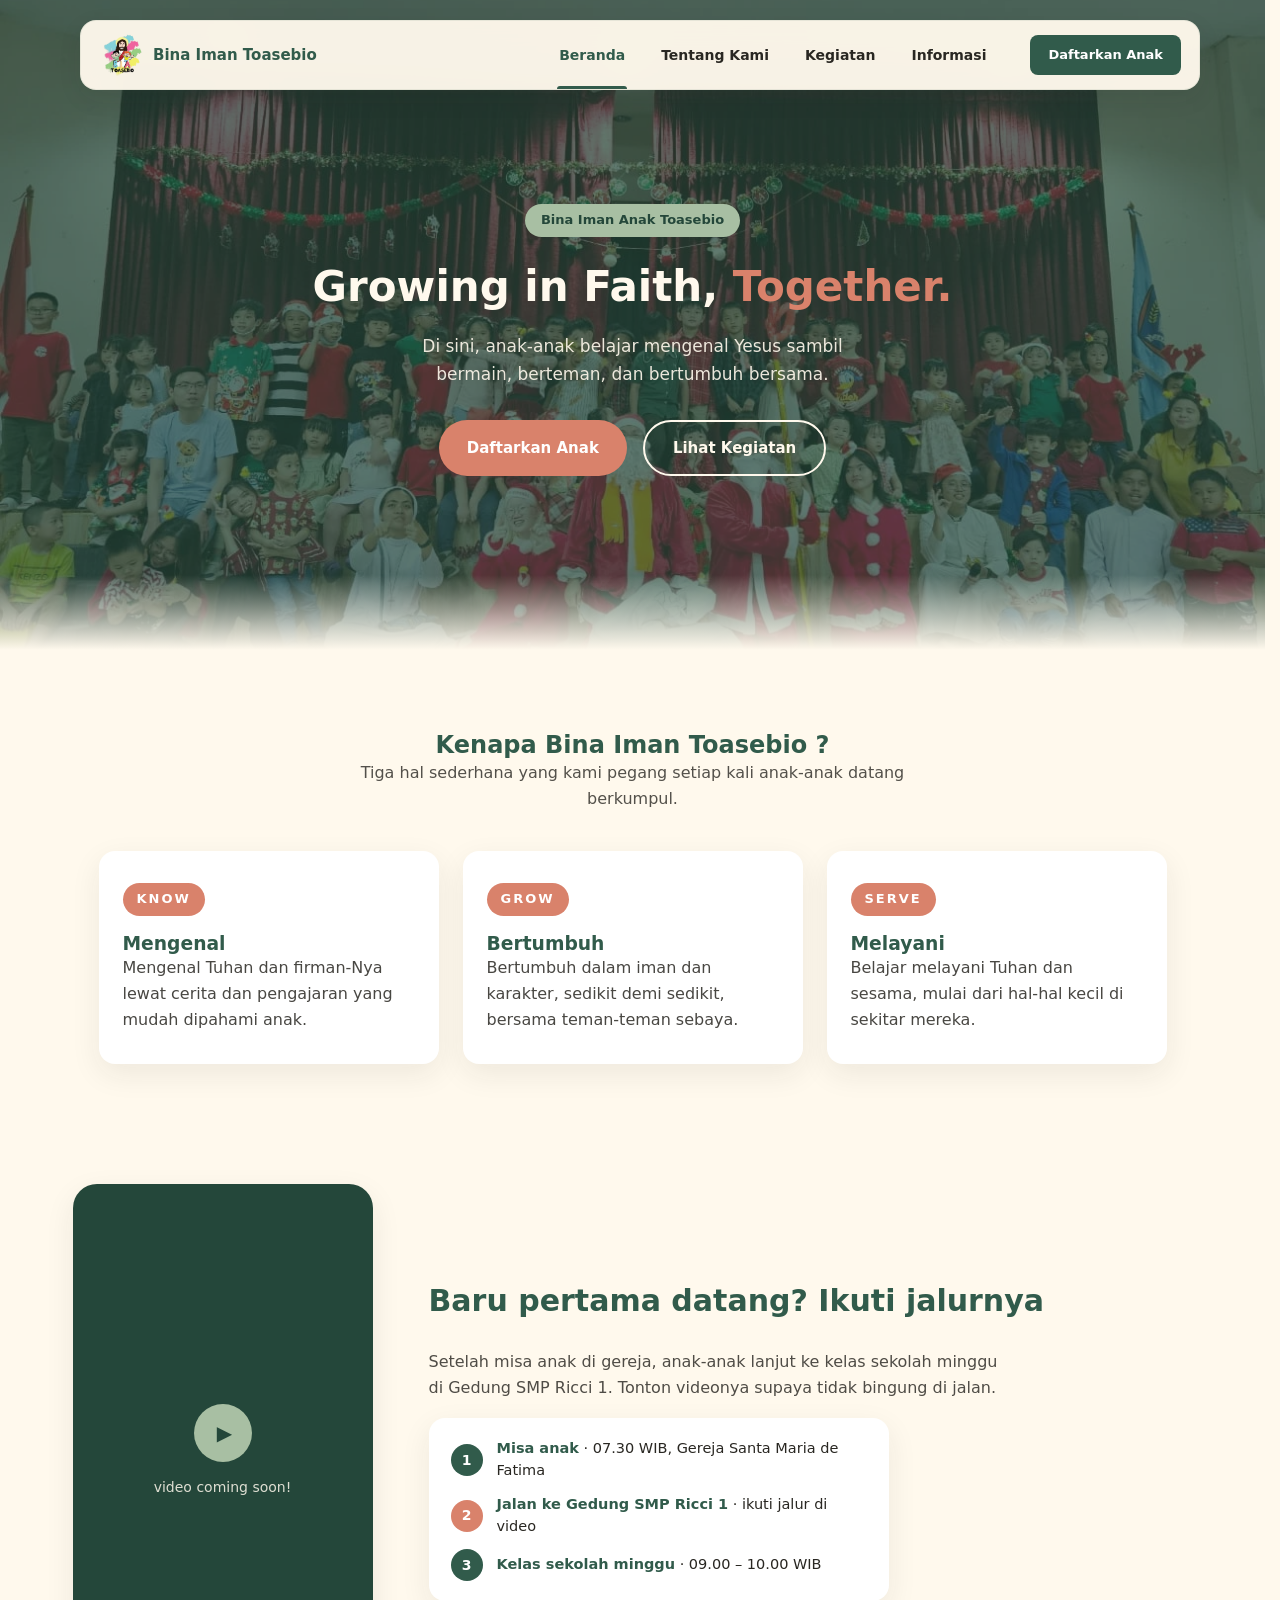
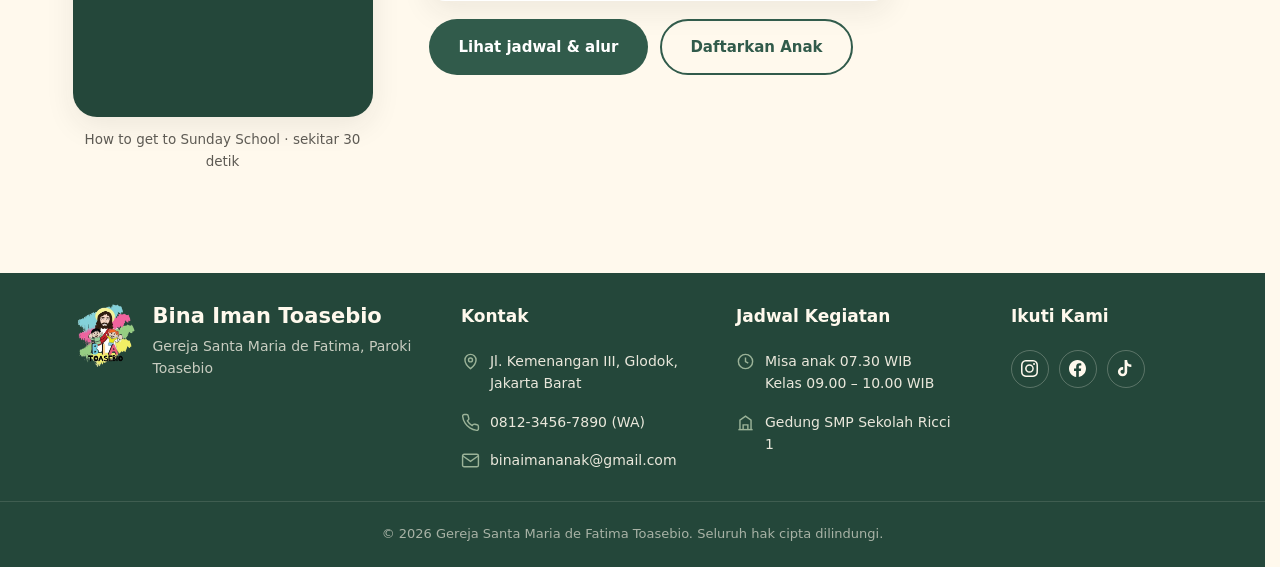
==== index.html @ 6af2be51 "commit" ====
<!DOCTYPE html>
<html lang="id">
    <head>
        <meta charset="UTF-8">
        <meta name="viewport" content="width=device-width, initial-scale=1.0">
        <title>Bina Iman Toasebio</title>
        <link rel="icon" type="image/webp" href="assets/logo/logo-bia.webp">
        <link rel="stylesheet" href="css/header.css">
        <link rel="stylesheet" href="css/footer.css">
        <link rel="stylesheet" href="css/styles.css">
        <link rel="stylesheet" href="css/video.css">
    </head>

    <body>
        <svg xmlns="http://www.w3.org/2000/svg" style="display: none;">
            <symbol id="instagram" viewBox="0 0 16 16">
                <path d="M8 0C5.829 0 5.556.01 4.703.048 3.85.088 3.269.222 2.76.42a3.917 3.917 0 0 0-1.417.923A3.927 3.927 0 0 0 .42 2.76C.222 3.268.087 3.85.048 4.7.01 5.555 0 5.827 0 8.001c0 2.172.01 2.444.048 3.297.04.852.174 1.433.372 1.942.205.526.478.972.923 1.417.444.445.89.719 1.416.923.51.198 1.09.333 1.942.372C5.555 15.99 5.827 16 8 16s2.444-.01 3.298-.048c.851-.04 1.434-.174 1.943-.372a3.916 3.916 0 0 0 1.416-.923c.445-.445.718-.891.923-1.417.198-.509.333-1.09.372-1.942C15.99 10.445 16 10.173 16 8s-.01-2.445-.048-3.299c-.04-.851-.174-1.433-.372-1.941a3.926 3.926 0 0 0-.923-1.417A3.911 3.911 0 0 0 13.24.42c-.51-.198-1.092-.333-1.943-.372C10.443.01 10.172 0 7.998 0zm-.717 1.442h.718c2.136 0 2.389.007 3.232.046.78.035 1.204.166 1.486.275.373.145.64.319.92.599.28.28.453.546.598.92.11.281.24.705.275 1.485.039.843.047 1.096.047 3.231s-.008 2.389-.047 3.232c-.035.78-.166 1.203-.275 1.485a2.47 2.47 0 0 1-.599.919c-.28.28-.546.453-.92.598-.28.11-.704.24-1.485.276-.843.038-1.096.047-3.232.047s-2.39-.009-3.233-.047c-.78-.036-1.203-.166-1.485-.276a2.478 2.478 0 0 1-.92-.598 2.48 2.48 0 0 1-.6-.92c-.109-.281-.24-.705-.275-1.485-.038-.843-.046-1.096-.046-3.233 0-2.136.008-2.388.046-3.231.036-.78.166-1.204.276-1.486.145-.373.319-.64.599-.92.28-.28.546-.453.92-.598.282-.11.705-.24 1.485-.276.738-.033 1.024-.043 2.515-.045v.002zm4.988 1.328a.96.96 0 1 0 0 1.92.96.96 0 0 0 0-1.92zm-4.27 1.122a4.109 4.109 0 1 0 0 8.217 4.109 4.109 0 0 0 0-8.217zm0 1.441a2.667 2.667 0 1 1 0 5.334 2.667 2.667 0 0 1 0-5.334z"/>
            </symbol>
            <symbol id="facebook" viewBox="0 0 16 16">
                <path d="M16 8.049c0-4.446-3.582-8.05-8-8.05C3.58 0-.002 3.603-.002 8.05c0 4.017 2.926 7.347 6.75 7.951v-5.625h-2.03V8.05H6.75V6.275c0-2.017 1.195-3.131 3.022-3.131.876 0 1.791.157 1.791.157v1.98h-1.009c-.993 0-1.303.621-1.303 1.258v1.51h2.218l-.354 2.326H9.25V16c3.824-.604 6.75-3.934 6.75-7.951z"/>
            </symbol>
        </svg>

        <header class="navbar" id="navbar">
            <div class="c-navbar">

                <a href="index.html" class="navbar-logo">
                    <img src="assets/logo/logo-bia.webp" alt="Logo Bina Iman Toasebio">

                    <span class="navbar-brand">
                        Bina Iman Toasebio
                    </span>
                </a>

                <nav class="navbar-menu" id="navbar-menu">
                    <a href="index.html" data-page="index">Beranda</a>
                    <a href="html/tentang.html" data-page="tentang">Tentang Kami</a>
                    <a href="html/kegiatan.html" data-page="kegiatan">Kegiatan</a>
                    <a href="html/info.html" data-page="info">Informasi</a>
                </nav>

                <a href="html/daftar.html" class="navbar-cta">
                    Daftarkan Anak
                </a>

                <button
                    class="navbar-toggle"
                    id="navbarToggle"
                    type="button"
                    aria-label="Buka menu"
                    aria-expanded="false"
                >
                    <span></span>
                    <span></span>
                    <span></span>
                </button>

            </div>
        </header>

        <main>
            <section class="hero" id="beranda">
                <div class="hero-slider">
                    <div class="hero-slide active" style="background-image: url('assets/natal/natal.webp');"></div>
                    <div class="hero-slide" style="background-image: url('assets/bir/bir-games2.webp');"></div>
                    <div class="hero-slide" style="background-image: url('assets/hari-anak/harianak1.webp');"></div>
                    <div class="hero-slide" style="background-image: url('assets/tk/tk-study.webp');"></div>
                    <div class="hero-slide" style="background-image: url('assets/tk/kelas 1 di kelas tertib.webp');"></div>
                </div>

                <div class="hero-text">
                    <span>Bina Iman Anak Toasebio</span>
                    <h1>
                        Growing in Faith,
                        <span>Together.</span>
                    </h1>

                    <p>
                    Di sini, anak-anak belajar mengenal Yesus
                    sambil bermain, berteman, dan bertumbuh
                    bersama.
                    </p>

                    <div class="hero-buttons">
                        <a href="html/daftar.html">Daftarkan Anak</a>
                        <a href="html/kegiatan.html">Lihat Kegiatan</a>
                    </div>
                </div>
            </section>

            <section class="why-bia" id="tentang">
                <div class="container">
                    <h2>Kenapa Bina Iman Toasebio ?</h2>
                    <p>Tiga hal sederhana yang kami pegang
                        setiap kali anak-anak datang berkumpul.</p>
                </div>

                <div class="why-grid">
                    <div class="why-card" data-category="know">
                        <span class="why-badge">KNOW</span>
                        <h3>Mengenal</h3>
                        <p>Mengenal Tuhan dan firman-Nya lewat cerita dan pengajaran yang mudah dipahami anak.</p>
                    </div>
                    <div class="why-card" data-category="grow">
                        <span class="why-badge">GROW</span>
                        <h3>Bertumbuh</h3>
                        <p>Bertumbuh dalam iman dan karakter,
                            sedikit demi sedikit,
                            bersama teman-teman sebaya.
                        </p>
                    </div>
                    <div class="why-card" data-category="serve">
                        <span class="why-badge">SERVE</span>
                        <h3>Melayani</h3>
                        <p>Belajar melayani Tuhan dan sesama, mulai dari hal-hal kecil di sekitar mereka.
                        </p>
                    </div>
                </div>
            </section>

            <section class="panduan-home" id="panduan">
                <div class="container">
                    <div class="panduan-grid">
                        <div class="panduan-video">
                            <div class="video-frame">
                                <div class="video-kosong">
                                    <span class="video-play">&#9654;</span>
                                    <p>video coming soon!</p>
                                </div>
                                <video controls playsinline preload="metadata">
                                    <source src="assets/video/how%20to%20get%20to%20Sunday%20School.mp4" type="video/mp4">
                                </video>
                            </div>
                            <p class="video-caption">How to get to Sunday School &middot; sekitar 30 detik</p>
                        </div>

                        <div class="panduan-info">
                            <h2 class="section-title">Baru pertama datang? Ikuti jalurnya</h2>
                            <p>Setelah misa anak di gereja, anak-anak lanjut ke kelas sekolah minggu di Gedung SMP Ricci 1. Tonton videonya supaya tidak bingung di jalan.</p>

                            <ol class="panduan-langkah">
                                <li>
                                    <span>1</span>
                                    <p><strong>Misa anak</strong> &middot; 07.30 WIB, Gereja Santa Maria de Fatima</p>
                                </li>
                                <li>
                                    <span>2</span>
                                    <p><strong>Jalan ke Gedung SMP Ricci 1</strong> &middot; ikuti jalur di video</p>
                                </li>
                                <li>
                                    <span>3</span>
                                    <p><strong>Kelas sekolah minggu</strong> &middot; 09.00 &ndash; 10.00 WIB</p>
                                </li>
                            </ol>

                            <div class="panduan-aksi">
                                <a class="btn btn-primary" href="html/info.html#alur">Lihat jadwal &amp; alur</a>
                                <a class="btn btn-outline" href="html/daftar.html">Daftarkan Anak</a>
                            </div>
                        </div>
                    </div>
                </div>
            </section>

            <div class="lightbox-overlay" id="lightboxOverlay">
                <div class="lightbox-container">
                    <button class="lightbox-nav lightbox-prev" id="lightboxPrev">&#10094;</button>

                    <div class="lightbox-modal">
                        <button class="lightbox-close" id="lightboxClose">&times;</button>
                        <img src="" alt="" class="lightbox-img" id="lightboxImg">
                        <div class="lightbox-info">
                            <h3 id="lightboxTitle"></h3>
                            <p id="lightboxCaption"></p>
                        </div>
                    </div>

                    <button class="lightbox-nav lightbox-next" id="lightboxNext">&#10095;</button>
                </div>
            </div>
        </main>

        <footer class="site-footer" id="kontak">
            <div class="footer-top container">
                <div class="footer-brand">
                    <img src="assets/logo/logo-bia.webp" alt="Logo Bina Iman Toasebio">
                    <div>
                        <h3>Bina Iman Toasebio</h3>
                        <p>Gereja Santa Maria de Fatima, Paroki Toasebio</p>
                    </div>
                </div>

                <div class="footer-col">
                    <h4>Kontak</h4>
                    <ul class="footer-list">
                        <li>
                            <svg viewBox="0 0 24 24" fill="none" stroke="currentColor" stroke-width="1.8"><path d="M12 21s-7-5.5-7-11a7 7 0 0 1 14 0c0 5.5-7 11-7 11Z"/><circle cx="12" cy="10" r="2.5"/></svg>
                            <a href="https://maps.app.goo.gl/SBQk1UZJA6DkBMwFA">Jl. Kemenangan III, Glodok, Jakarta Barat</a>
                        </li>
                        <li>
                            <svg viewBox="0 0 24 24" fill="none" stroke="currentColor" stroke-width="1.8"><path d="M22 16.92v3a2 2 0 0 1-2.18 2 19.79 19.79 0 0 1-8.63-3.07 19.5 19.5 0 0 1-6-6 19.79 19.79 0 0 1-3.07-8.67A2 2 0 0 1 4.11 2h3a2 2 0 0 1 2 1.72c.127.96.362 1.903.7 2.81a2 2 0 0 1-.45 2.11L8.09 9.91a16 16 0 0 0 6 6l1.27-1.27a2 2 0 0 1 2.11-.45c.907.338 1.85.573 2.81.7A2 2 0 0 1 22 16.92Z"/></svg>
                            <a href="https://wa.me/62895327098067" target="_blank" rel="noopener">0812-3456-7890 (WA)</a>
                        </li>
                        <li>
                            <svg viewBox="0 0 24 24" fill="none" stroke="currentColor" stroke-width="1.8"><rect x="2" y="4" width="20" height="16" rx="2"/><path d="m22 6-10 7L2 6"/></svg>
                            <a href="mailto:binaimananak@gmail.com">binaimananak@gmail.com</a>
                        </li>
                    </ul>
                </div>

                <div class="footer-col">
                    <h4>Jadwal Kegiatan</h4>
                    <ul class="footer-list">
                        <li>
                            <svg viewBox="0 0 24 24" fill="none" stroke="currentColor" stroke-width="1.8"><circle cx="12" cy="12" r="9"/><path d="M12 7v5l3.5 2"/></svg>
                            <span>Misa anak 07.30 WIB<br>Kelas 09.00 &ndash; 10.00 WIB</span>
                        </li>

                        <li>
                            <svg viewBox="0 0 24 24" fill="none" stroke="currentColor" stroke-width="1.8"><path d="M3 21h18"/><path d="M5 21V9l7-5 7 5v12"/><path d="M9 21v-6h6v6"/></svg>
                            <span>Gedung SMP Sekolah Ricci 1</span>
                        </li>
                    </ul>
                </div>

                <div class="footer-col">
                    <h4>Ikuti Kami</h4>
                    <div class="footer-social">
                        <a href="https://www.instagram.com/biatoasebio/" target="_blank" rel="noopener" aria-label="Instagram Bina Iman Toasebio">
                            <svg viewBox="0 0 16 16" fill="currentColor"><use href="#instagram"/></svg>
                        </a>
                        <a href="https://www.facebook.com/smdftoasebio/?locale=id_ID" target="_blank" rel="noopener" aria-label="Facebook Bina Iman Toasebio">
                            <svg viewBox="0 0 16 16" fill="currentColor"><use href="#facebook"/></svg>
                        </a>
                        <a href="https://tiktok.com/" target="_blank" rel="noopener" aria-label="TikTok Bina Iman Toasebio">
                            <svg viewBox="0 0 16 16" fill="currentColor"><path d="M9.6 0H7.15v10.98c0 1.06-.85 1.93-1.92 1.93a1.93 1.93 0 0 1-1.92-1.93c0-1.05.87-1.92 1.92-1.92.2 0 .38.03.56.08V6.68a4.4 4.4 0 0 0-.56-.04A4.38 4.38 0 0 0 .85 11a4.38 4.38 0 0 0 4.38 4.38A4.38 4.38 0 0 0 9.6 11V5.46A6.6 6.6 0 0 0 13.5 6.7V4.26a4.06 4.06 0 0 1-3.9-4.14V0z"/></svg>
                        </a>
                    </div>
                </div>
            </div>

            <div class="footer-bottom">
                <p>&copy; 2026 Gereja Santa Maria de Fatima Toasebio. Seluruh hak cipta dilindungi.</p>
            </div>
        </footer>

        <script src="js/header.js"></script>
        <script src="js/script.js"></script>
        <script src="js/scripts.js"></script>
        <script src="js/video.js"></script>
    </body>
</html>
---- css/header.css ----
.navbar {
    position: fixed;
    top: 20px;
    left: 24px;
    right: 24px;
    z-index: 1000;
    max-width: var(--container-width);
    margin: 0 auto;
    background: rgba(255, 249, 237, 0.96);
    border: 0.5px solid rgba(35, 75, 50, 0.08);
    border-radius: 16px;
    box-shadow: 0 8px 25px rgba(41, 39, 34, 0.08);
    backdrop-filter: blur(12px);
    -webkit-backdrop-filter: blur(12px);
    transition:
        background-color 250ms ease,
        border-color 250ms ease,
        box-shadow 250ms ease;
}

.c-navbar {
    display: flex;
    align-items: center;
    min-height: 68px;
    padding: 0 18px 0 20px;
    gap: 30px;
}

.navbar-logo {
    display: inline-flex;
    align-items: center;
    gap: 10px;
    color: var(--color-forest);
    text-decoration: none;
    white-space: nowrap;
    flex-shrink: 0;
}

.navbar-logo img {
    display: block;
    width: auto;
    height: 42px;
}

.navbar-brand {
    font-family: var(--font-heading);
    font-size: 15px;
    font-weight: 700;
    color: var(--color-forest);
    transition: color 250ms ease;
}

.navbar-menu {
    display: flex;
    align-items: stretch;
    justify-content: center;
    gap: 8px;
    margin-left: auto;
}

.navbar-menu a {
    position: relative;
    display: flex;
    align-items: center;
    min-height: 68px;
    padding: 0 14px;
    color: var(--color-dark);
    text-decoration: none;
    font-size: 14px;
    font-weight: 600;
    transition:
        color 180ms ease,
        background-color 180ms ease;
}

.navbar-menu a::after {
    content: "";
    position: absolute;
    left: 12px;
    right: 12px;
    bottom: 0;
    height: 3px;
    background: var(--color-forest);
    border-radius: 3px 3px 0 0;
    transform: scaleX(0);
    transform-origin: center;
    transition: transform 180ms ease;
}

.navbar-menu a:hover {
    color: var(--color-forest);
}

.navbar-menu a.active {
    color: var(--color-forest);
}

.navbar-menu a.active::after {
    transform: scaleX(1);
}

.navbar-cta {
    display: inline-flex;
    align-items: center;
    justify-content: center;
    flex-shrink: 0;
    padding: 10px 18px;
    border-radius: 8px;
    background: var(--color-forest);
    color: #ffffff;
    text-decoration: none;
    font-size: 13px;
    font-weight: 600;
    transition:
        background-color 180ms ease,
        transform 180ms ease;
}

.navbar-cta:hover {
    background: var(--color-dark);
    transform: translateY(-1px);
}

.navbar-toggle {
    display: none;
    align-items: center;
    justify-content: center;
    flex-direction: column;
    width: 42px;
    height: 42px;
    padding: 0;
    border: 0;
    background: transparent;
    cursor: pointer;
}

.navbar-toggle span {
    display: block;
    width: 22px;
    height: 2px;
    margin: 3px 0;
    background: var(--color-forest);
    border-radius: 2px;
    transition:
        transform 180ms ease,
        opacity 180ms ease,
        background-color 250ms ease;
}

.navbar-toggle.active span:nth-child(1) {
    transform: translateY(8px) rotate(45deg);
}

.navbar-toggle.active span:nth-child(2) {
    opacity: 0;
}

.navbar-toggle.active span:nth-child(3) {
    transform: translateY(-8px) rotate(-45deg);
}

.navbar.is-scrolled {
    background: rgba(255, 249, 237, 0.62);
    box-shadow: 0 0 60px rgba(0, 0, 0, 0.1);
    backdrop-filter: blur(26px) saturate(150%);
    -webkit-backdrop-filter: blur(26px) saturate(150%);
} 

@media (max-width: 900px) {

    .navbar {
        left: 16px;
        right: 16px;
    }

    .c-navbar {
        gap: 18px;
    }

    .navbar-brand {
        font-size: 14px;
    }

    .navbar-menu {
        gap: 2px;
    }

    .navbar-menu a {
        padding: 0 10px;
        font-size: 13px;
    }

    .navbar-menu a::after {
        left: 9px;
        right: 9px;
    }

    .navbar-cta {
        padding: 9px 14px;
        font-size: 12px;
    }
}

@media (max-width: 760px) {

    .navbar {
        top: 12px;
        left: 12px;
        right: 12px;
        border-radius: 14px;
    }

    .c-navbar {
        min-height: 62px;
        padding: 0 12px 0 14px;
        gap: 12px;
    }

    .navbar-logo {
        margin-right: auto;
    }

    .navbar-logo img {
        height: 38px;
    }

    .navbar-brand {
        font-size: 14px;
    }

    .navbar-menu {
        position: absolute;
        top: calc(100% + 8px);
        left: 0;
        right: 0;
        display: flex;
        flex-direction: column;
        align-items: stretch;
        gap: 0;
        padding: 8px;
        background: var(--color-cream);
        border: 1px solid rgba(35, 75, 50, 0.08);
        border-radius: 12px;
        box-shadow: 0 10px 25px rgba(41, 39, 34, 0.1);
        opacity: 0;
        visibility: hidden;
        transform: translateY(-6px);
        transition:
            opacity 180ms ease,
            transform 180ms ease,
            visibility 180ms ease;
    }

    .navbar-menu.active {
        opacity: 1;
        visibility: visible;
        transform: translateY(0);
    }

    .navbar-menu a {
        min-height: 46px;
        padding: 0 14px;
        justify-content: flex-start;
        font-size: 14px;
        border-radius: 7px;
    }

    .navbar.is-scrolled .navbar-menu a {
        color: var(--color-dark);
    }

    .navbar.is-scrolled .navbar-menu a.active {
        color: var(--color-forest);
    }

    .navbar-menu a::after {
        top: 9px;
        bottom: 9px;
        left: 0;
        right: auto;
        width: 3px;
        height: auto;
        border-radius: 0 3px 3px 0;
        transform: scaleY(0);
        transform-origin: center;
    }

    .navbar.is-scrolled .navbar-menu a::after {
        background: var(--color-forest);
    }

    .navbar-menu a.active::after {
        transform: scaleY(1);
    }

    .navbar-menu a:hover {
        background: rgba(35, 75, 50, 0.05);
    }

    .navbar-cta {
        display: none;
    }

    .navbar-toggle {
        display: flex;
    }
}

@media (max-width: 420px) {

    .navbar-brand {
        font-size: 13px;
    }

    .navbar-logo img {
        height: 35px;
    }

    .c-navbar {
        min-height: 58px;
    }
}
---- css/footer.css ----
.site-footer {
    background-color: var(--color-forest-dark);
    color: var(--color-cream);
    margin-top: 80px;
}

.footer-top {
    display: grid;
    grid-template-columns: 1.5fr 1fr 1fr 0.8fr;
    gap: 48px;
    padding-top: 30px;
    padding-bottom: 30px;
}

.footer-brand {
    display: flex;
    align-items: flex-start;
    gap: 16px;
}

.footer-brand img {
    width: 64px;
    height: 64px;
    object-fit: contain;
    flex-shrink: 0;
}

.footer-brand h3 {
    color: var(--color-cream);
    font-size: 21px;
    margin-bottom: 6px;
}

.footer-brand p {
    max-width: 280px;
    color: var(--color-cream);
    opacity: 0.75;
    font-size: 14px;
    line-height: 1.6;
}

.footer-col h4 {
    color: var(--color-cream);
    font-family: var(--font-heading);
    font-size: 17px;
    font-weight: 700;
    margin-bottom: 20px;
}

.footer-list {
    display: flex;
    flex-direction: column;
    gap: 16px;
    list-style: none;
}

.footer-list li {
    display: flex;
    align-items: flex-start;
    gap: 10px;
    color: var(--color-cream);
    font-size: 14px;
    line-height: 1.6;
    opacity: 0.9;
}

.footer-list svg {
    width: 19px;
    height: 19px;
    flex-shrink: 0;
    margin-top: 2px;
    color: var(--color-sage);
}

.footer-list a {
    transition: color 200ms ease;
}

.footer-list a:hover {
    color: var(--color-coral);
}

.footer-social {
    display: flex;
    align-items: center;
    gap: 10px;
    flex-wrap: wrap;
}

.footer-social a {
    display: flex;
    align-items: center;
    justify-content: center;
    width: 38px;
    height: 38px;
    border: 1px solid rgba(255, 249, 237, 0.25);
    border-radius: 50%;
    color: var(--color-cream);
    transition:
        transform 200ms ease,
        background-color 200ms ease,
        border-color 200ms ease,
        color 200ms ease;
}

.footer-social svg {
    width: 17px;
    height: 17px;
}

.footer-social a:hover {
    background-color: var(--color-coral);
    border-color: var(--color-coral);
    color: var(--color-white);
}

.footer-bottom {
    border-top: 1px solid rgba(255, 249, 237, 0.12);
    padding: 22px 24px;
    text-align: center;
}

.footer-bottom p {
    color: var(--color-cream);
    opacity: 0.6;
    font-size: 13px;
}

@media (max-width: 900px) {
    .footer-top {
        grid-template-columns: 1.5fr 1fr 1fr;
        gap: 36px;
    }

    .footer-brand {
        grid-column: 1 / -1;
    }
}

@media (max-width: 640px) {
    .footer-top {
        grid-template-columns: 1fr;
        gap: 32px;
        padding-top: 48px;
        padding-bottom: 40px;
    }

    .footer-brand {
        grid-column: auto;
    }

    .footer-brand img {
        width: 56px;
        height: 56px;
    }

    .footer-brand h3 {
        font-size: 19px;
    }

    .footer-col h4 {
        margin-bottom: 14px;
    }

    .footer-social a {
        width: 40px;
        height: 40px;
    }
}
---- css/styles.css ----
:root {
    --color-cream: #FFF9ED;
    --color-forest: #315B4B;
    --color-sage: #A8BFA3;
    --color-coral: #D9826B;
    --color-dark: #292722;
    --color-forest-dark: #24473a;
    --color-white: #ffffff;
    --font-heading: "Baloo 2", system-ui, sans-serif;
    --font-body: "Inter", system-ui, sans-serif;
    --radius-md: 16px;
    --radius-lg: 24px;
    --shadow-soft: 0 10px 30px rgba(41, 39, 34, 0.08);
    --container-width: 1120px;
}

* {
    box-sizing: border-box;
    margin: 0;
    padding: 0;
}

html {
    scroll-behavior: smooth;
    scrollbar-gutter: stable;
}

body {
    font-family: var(--font-body);
    color: var(--color-dark);
    background-color: var(--color-cream);
    line-height: 1.6;
    overflow-x: hidden;
    animation: halamanMasuk 450ms ease;
    transition: opacity 250ms ease;
}

body.keluar {
    opacity: 0;
}

img {
    max-width: 100%;
    display: block;
}

a {
    text-decoration: none;
    color: inherit;
}

a:focus-visible,
button:focus-visible {
    outline: 2px solid var(--color-coral);
    outline-offset: 3px;
}

h1, h2, h3 {
    font-family: var(--font-heading);
    color: var(--color-forest);
    font-weight: 700;
    line-height: 1.25;
}

.container {
    width: 100%;
    max-width: var(--container-width);
    margin: 0 auto;
}

.center {
    text-align: center;
    margin-left: auto;
    margin-right: auto;
}

.section-title {
    font-size: 30px;
    margin-bottom: 12px;
}

.btn {
    display: inline-flex;
    align-items: center;
    gap: 6px;
    padding: 14px 28px;
    border-radius: 999px;
    font-family: var(--font-heading);
    font-weight: 600;
    font-size: 15px;
    border: 2px solid transparent;
    cursor: pointer;
    transition: transform 200ms ease, background-color 200ms ease;
    white-space: nowrap;
}

.btn:hover {
    transform: translateY(-2px);
}

.btn-primary {
    background-color: var(--color-forest);
    color: var(--color-white);
}

.btn-primary:hover {
    background-color: var(--color-forest-dark);
}

.btn-whatsapp {
    background-color: #25D366;
    color: var(--color-white);
}

.btn-whatsapp:hover {
    background-color: #1ebc59;
}

.btn-outline {
    background-color: transparent;
    border-color: var(--color-forest);
    color: var(--color-forest);
}

.btn-outline:hover {
    background-color: var(--color-forest);
    color: var(--color-white);
}

.hero {
    position: relative;
    display: flex;
    flex-direction: column;
    align-items: center;
    justify-content: center;
    gap: 40px;
    padding: 150px 24px 120px;
    min-height: 650px;
    overflow: hidden;
}

.hero-slider {
    position: absolute;
    inset: 0;
    z-index: 0;
}

.hero-slide {
    position: absolute;
    inset: 0;
    background-size: cover;
    background-position: center;
    opacity: 0;
    transition: opacity 1500ms ease;
}

.hero-slide.active {
    opacity: 1;
}

.hero::before {
    content: "";
    position: absolute;
    inset: 0;
    background-color: var(--color-forest-dark);
    opacity: 0.72;
    z-index: 1;
}

.hero::after {
    content: "";
    position: absolute;
    left: 0;
    right: 0;
    bottom: 0;
    height: 75px;
    background: linear-gradient(to bottom, transparent, var(--color-cream));
    pointer-events: none;
    z-index: 2;
}

.hero-text {
    position: relative;
    z-index: 3;
    text-align: center;
}

.hero-text span {
    display: inline-block;
    background-color: var(--color-sage);
    color: var(--color-forest-dark);
    font-weight: 600;
    font-size: 13px;
    padding: 6px 16px;
    border-radius: 999px;
    margin-bottom: 20px;
}

.hero-text h1 {
    font-size: 42px;
    margin: 4px 0 20px;
    color: var(--color-cream);
}

.hero-text h1 span {
    background: none;
    padding: 0;
    margin: 0;
    color: var(--color-coral);
    font-size: inherit;
    display: inline;
}

.hero-text p {
    font-size: 17px;
    max-width: 480px;
    margin: 0 auto 32px;
    color: var(--color-cream);
    opacity: 0.9;
}

.hero-buttons {
    display: flex;
    flex-wrap: wrap;
    justify-content: center;
    gap: 16px;
}

.hero-buttons a {
    display: inline-flex;
    align-items: center;
    padding: 14px 28px;
    border-radius: 999px;
    font-family: var(--font-heading);
    font-weight: 600;
    font-size: 15px;
    background-color: var(--color-coral);
    color: var(--color-white);
    transition: transform 200ms ease, background-color 200ms ease;
}

.hero-buttons a:hover {
    transform: translateY(-2px);
    background-color: #c56d55;
}

.hero-buttons a:last-child {
    background-color: transparent;
    border: 2px solid var(--color-cream);
    color: var(--color-cream);
}

.hero-buttons a:last-child:hover {
    background-color: var(--color-cream);
    color: var(--color-forest-dark);
}

.pilihan-saya-mau {
    padding: 80px 0;
}

.quick-grid {
    display: grid;
    grid-template-columns: repeat(2, 1fr);
    gap: 16px;
}

.quick-card {
    display: flex;
    flex-direction: column;
    align-items: center;
    gap: 12px;
    background-color: var(--color-white);
    border-radius: var(--radius-md);
    padding: 28px 16px;
    text-align: center;
    font-weight: 600;
    box-shadow: var(--shadow-soft);
    transition: transform 200ms ease, box-shadow 200ms ease;
}

.quick-card:hover {
    transform: translateY(-4px);
    box-shadow: 0 16px 34px rgba(41, 39, 34, 0.12);
}

.quick-icon {
    font-size: 30px;
}

.why-bia {
    display: flex;
    flex-wrap: wrap;
    gap: 24px;
    justify-content: center;
    padding: 80px 24px;
    max-width: var(--container-width);
    margin: 0 auto;
}

.why-bia .container {
    width: 100%;
    text-align: center;
    margin-bottom: 16px;
}

.why-bia .container p {
    opacity: 0.8;
    max-width: 560px;
    margin: 0 auto;
}

.why-card {
    flex: 1 1 280px;
    max-width: 340px;
    background-color: var(--color-white);
    border-radius: var(--radius-md);
    padding: 32px 24px;
    box-shadow: var(--shadow-soft);
    cursor: pointer;
    transition: transform 200ms ease, box-shadow 200ms ease;
}

.why-card:hover {
    transform: translateY(-4px);
    box-shadow: 0 16px 34px rgba(41, 39, 34, 0.14);
}

.why-badge {
    display: inline-block;
    font-family: var(--font-heading);
    font-weight: 700;
    font-size: 13px;
    letter-spacing: 2px;
    color: var(--color-white);
    background-color: var(--color-coral);
    padding: 6px 14px;
    border-radius: 999px;
    margin-bottom: 16px;
}

.why-card p {
    opacity: 0.85;
}

.why-grid {
    display: flex;
    flex-wrap: wrap;
    justify-content: center;
    gap: 24px;
    width: 100%;
}

@media (max-width: 768px) {
    .why-grid {
        flex-direction: column;
        align-items: center;
    }
}

.lightbox-overlay {
    position: fixed;
    inset: 0;
    background-color: rgba(41, 39, 34, 0.6);
    backdrop-filter: blur(4px);
    -webkit-backdrop-filter: blur(4px);
    display: flex;
    align-items: center;
    justify-content: center;
    opacity: 0;
    visibility: hidden;
    transition: opacity 250ms ease, visibility 250ms ease;
    z-index: 2000;
    padding: 24px;
}

.lightbox-overlay.active {
    opacity: 1;
    visibility: visible;
}

.lightbox-container {
    display: flex;
    align-items: center;
    justify-content: center;
    flex-wrap: wrap;
    gap: 28px;
    max-width: 100%;
}

.lightbox-modal {
    position: relative;
    order: 1;
    background-color: var(--color-white);
    border-radius: var(--radius-lg);
    width: min(70vw, 640px);
    padding: 32px;
    box-shadow: var(--shadow-soft);
    transform: scale(0.92);
    transition: transform 250ms ease;
}

.lightbox-overlay.active .lightbox-modal {
    transform: scale(1);
}

.lightbox-img {
    width: 100%;
    aspect-ratio: 4 / 3;
    object-fit: cover;
    border-radius: var(--radius-md);
    margin-bottom: 16px;
    transition: opacity 200ms ease;
}

.lightbox-nav {
    flex-shrink: 0;
    background-color: var(--color-white);
    border: none;
    width: 44px;
    height: 44px;
    border-radius: 50%;
    box-shadow: var(--shadow-soft);
    font-size: 16px;
    color: var(--color-forest);
    cursor: pointer;
    transition: transform 200ms ease, background-color 200ms ease;
}

.lightbox-nav:hover {
    transform: scale(1.08);
    background-color: var(--color-sage);
}

.lightbox-close {
    position: absolute;
    top: 14px;
    right: 14px;
    display: flex;
    align-items: center;
    justify-content: center;
    width: 34px;
    height: 34px;
    border-radius: 50%;
    background-color: var(--color-cream);
    border: none;
    font-size: 20px;
    line-height: 1;
    color: var(--color-dark);
    cursor: pointer;
    box-shadow: var(--shadow-soft);
    transition: transform 200ms ease, background-color 200ms ease;
    z-index: 1;
}

.lightbox-close:hover {
    background-color: var(--color-coral);
    color: var(--color-white);
    transform: scale(1.08);
}

.lightbox-prev {
    order: 0;
}

.lightbox-next {
    order: 2;
}

@media (max-width: 760px) {
    .lightbox-modal {
        order: 0;
        width: 90vw;
        flex-basis: 100%;
        padding: 26px 22px;
    }

    .lightbox-prev,
    .lightbox-next {
        order: 1;
    }

    .lightbox-container {
        gap: 16px;
    }
}

.page-banner {
    background-size: cover;
    background-position: center;
}

.page-banner::before {
    content: "";
    position: absolute;
    inset: 0;
    background-color: var(--color-forest-dark);
    opacity: 0.66;
    z-index: 0;
}

.hero-text,
.page-banner .container {
    animation: naikPelan 900ms cubic-bezier(0.22, 0.61, 0.36, 1) 150ms backwards;
}

.reveal {
    opacity: 0;
}

.reveal.is-visible {
    opacity: 1;
    animation: naikPelan 700ms cubic-bezier(0.22, 0.61, 0.36, 1) backwards;
    animation-delay: var(--delay, 0ms);
}

@keyframes halamanMasuk {
    from {
        opacity: 0;
    }
    to {
        opacity: 1;
    }
}

@keyframes naikPelan {
    from {
        opacity: 0;
        transform: translateY(26px);
    }
    to {
        opacity: 1;
        transform: translateY(0);
    }
}

@media (prefers-reduced-motion: reduce) {
    html {
        scroll-behavior: auto;
    }

    body,
    .hero-text,
    .page-banner .container {
        animation: none;
    }

    .reveal {
        opacity: 1;
    }

    .reveal.is-visible {
        animation: none;
    }
}
---- css/video.css ----
.video-frame {
    position: relative;
    width: 100%;
    aspect-ratio: 9 / 16;
    border-radius: var(--radius-lg);
    overflow: hidden;
    background-color: var(--color-forest-dark);
    box-shadow: var(--shadow-soft);
}

.video-frame video {
    position: absolute;
    inset: 0;
    width: 100%;
    height: 100%;
    object-fit: cover;
    background-color: #000000;
    opacity: 0;
    transition: opacity 500ms ease;
}

.video-frame.is-siap video {
    opacity: 1;
}

.video-kosong {
    position: absolute;
    inset: 0;
    display: flex;
    flex-direction: column;
    align-items: center;
    justify-content: center;
    gap: 14px;
    padding: 24px;
    text-align: center;
    color: var(--color-cream);
    transition: opacity 500ms ease;
}

.video-kosong p {
    font-size: 14px;
    opacity: 0.85;
}

.video-play {
    display: flex;
    align-items: center;
    justify-content: center;
    width: 58px;
    height: 58px;
    border-radius: 50%;
    background-color: var(--color-sage);
    color: var(--color-forest-dark);
    font-size: 20px;
    padding-left: 4px;
}

.video-frame.is-siap .video-kosong {
    opacity: 0;
    pointer-events: none;
}

.video-caption {
    margin-top: 12px;
    text-align: center;
    font-size: 13.5px;
    opacity: 0.75;
}

.panduan-home {
    padding: 40px 24px 20px;
}

.panduan-grid {
    display: grid;
    grid-template-columns: minmax(240px, 300px) 1fr;
    gap: 56px;
    align-items: center;
}

.panduan-info {
    display: flex;
    flex-direction: column;
    align-items: flex-start;
    gap: 18px;
}

.panduan-info h2 {
    font-size: 30px;
}

.panduan-info > p {
    opacity: 0.82;
    max-width: 56ch;
}

.panduan-langkah {
    list-style: none;
    display: flex;
    flex-direction: column;
    gap: 12px;
    width: 100%;
    max-width: 460px;
    background-color: var(--color-white);
    border-radius: var(--radius-md);
    box-shadow: var(--shadow-soft);
    padding: 20px 22px;
}

.panduan-langkah li {
    display: flex;
    align-items: center;
    gap: 14px;
}

.panduan-langkah li > span {
    display: flex;
    align-items: center;
    justify-content: center;
    flex-shrink: 0;
    width: 32px;
    height: 32px;
    border-radius: 50%;
    background-color: var(--color-forest);
    color: var(--color-white);
    font-family: var(--font-heading);
    font-weight: 700;
    font-size: 14px;
}

.panduan-langkah li:nth-child(2) > span {
    background-color: var(--color-coral);
}

.panduan-langkah p {
    font-size: 14.5px;
    line-height: 1.5;
}

.panduan-langkah strong {
    font-family: var(--font-heading);
    color: var(--color-forest);
}

.panduan-aksi {
    display: flex;
    flex-wrap: wrap;
    gap: 12px;
}

@media (max-width: 800px) {
    .panduan-home {
        padding-left: 20px;
        padding-right: 20px;
    }

    .panduan-grid {
        grid-template-columns: 1fr;
        gap: 32px;
    }

    .panduan-video {
        max-width: 320px;
        width: 100%;
        margin: 0 auto;
    }

    .panduan-info {
        align-items: stretch;
    }

    .panduan-langkah {
        max-width: none;
    }

    .panduan-aksi .btn {
        flex: 1 1 100%;
        justify-content: center;
    }
}
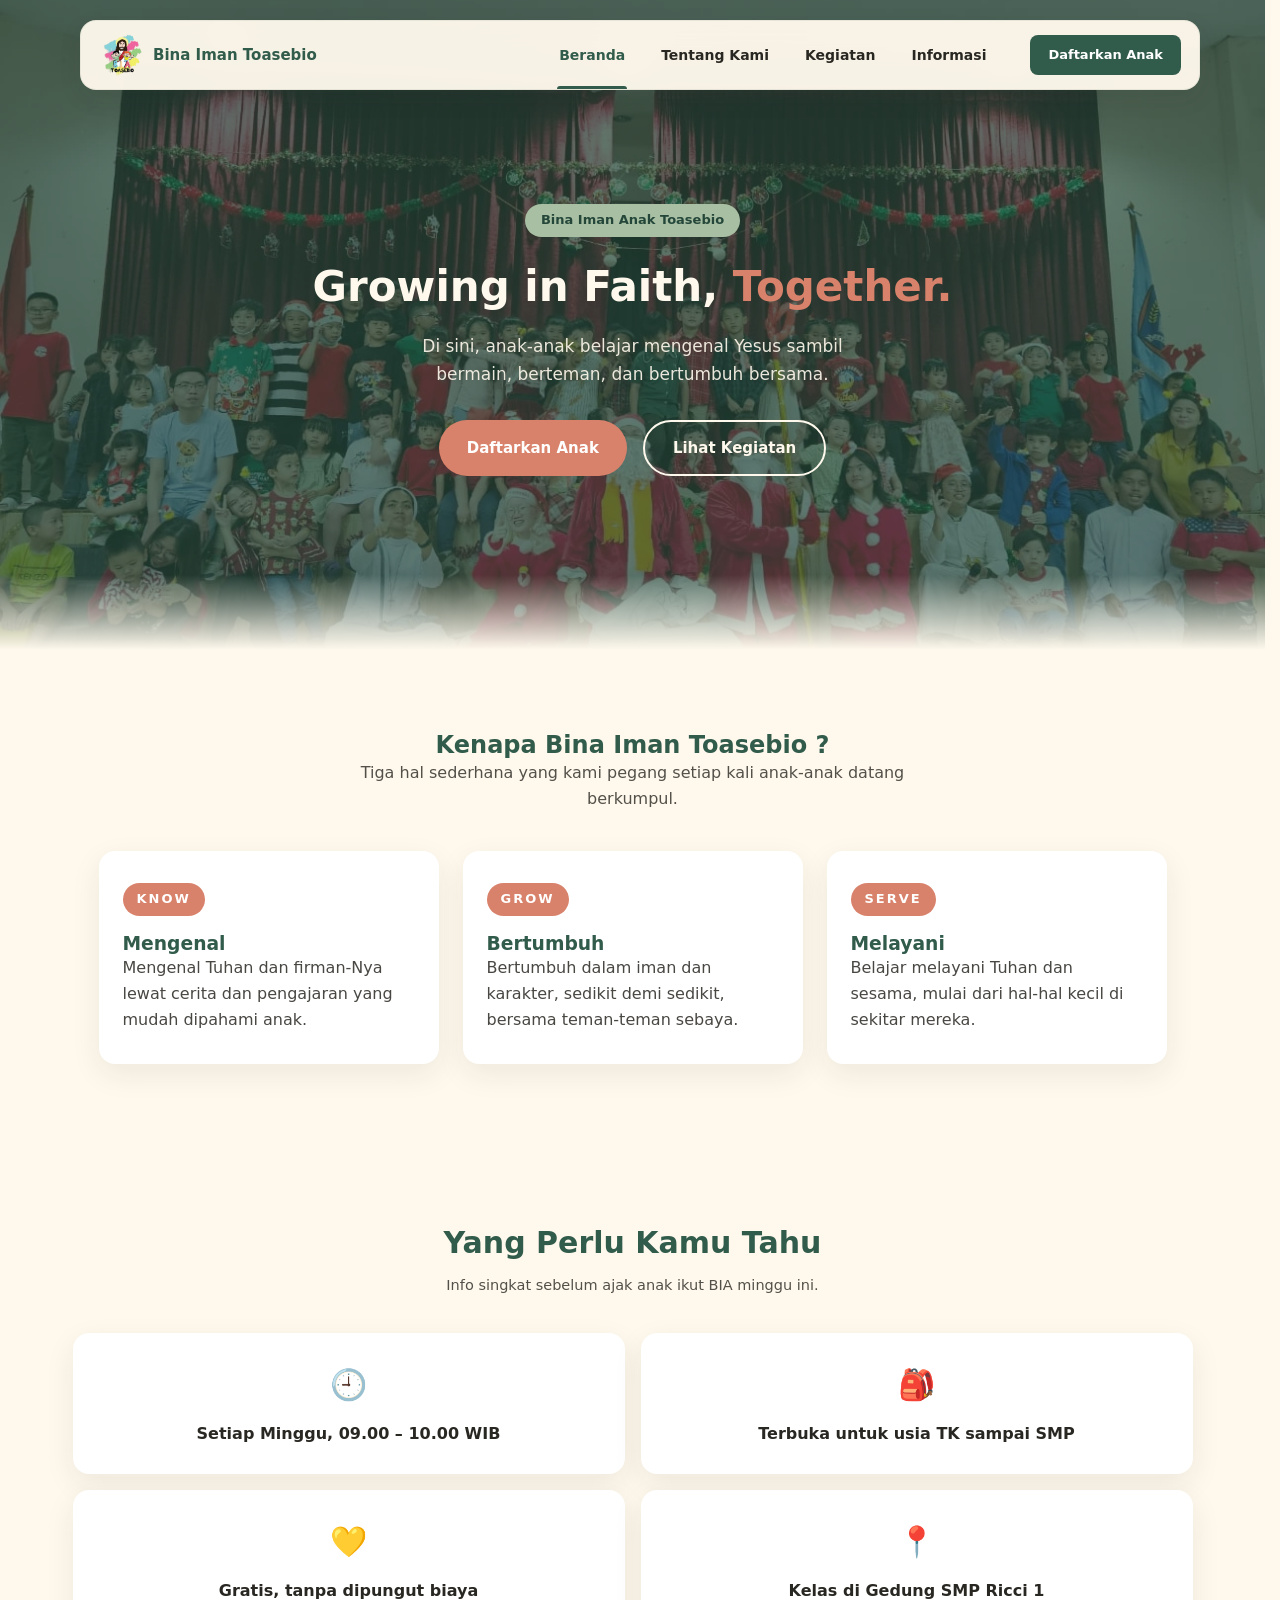
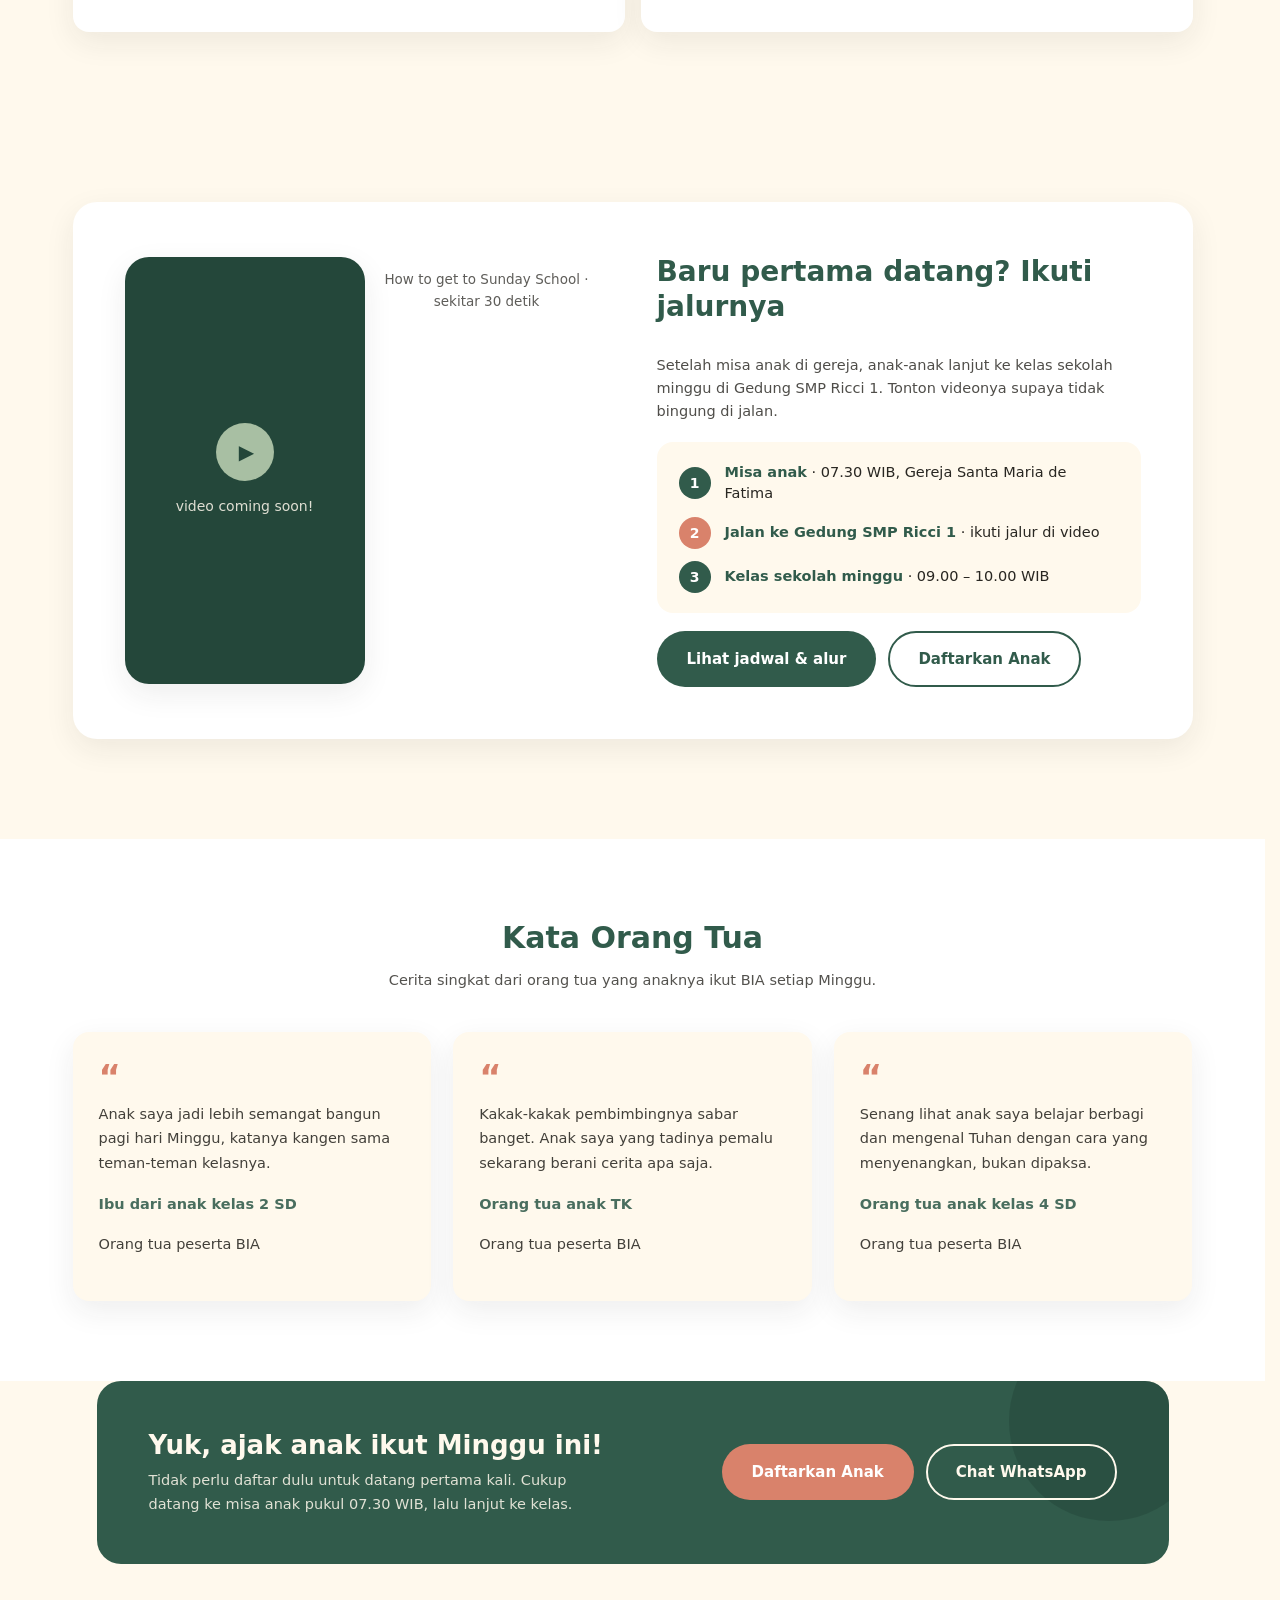
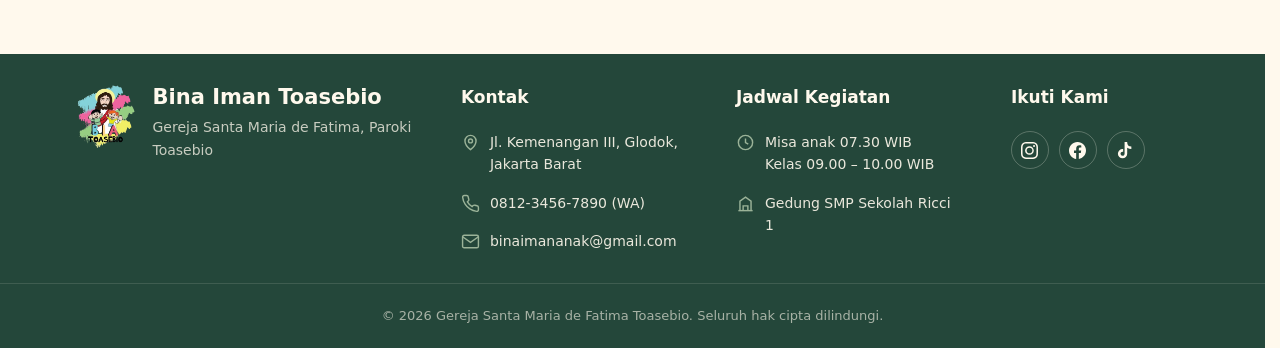
==== commit 0dd4a4d5: "redesign home dan tentang" ====
--- a/index.html
+++ b/index.html
@@ -9,6 +9,7 @@
         <link rel="stylesheet" href="css/footer.css">
         <link rel="stylesheet" href="css/styles.css">
         <link rel="stylesheet" href="css/video.css">
+        <link rel="stylesheet" href="css/home.css">
     </head>
 
     <body>
@@ -118,46 +119,117 @@
                 </div>
             </section>
 
+            <section class="pilihan-saya-mau" id="fakta">
+                <div class="container center">
+                    <h2 class="section-title">Yang Perlu Kamu Tahu</h2>
+                    <p>Info singkat sebelum ajak anak ikut BIA minggu ini.</p>
+                </div>
+
+                <div class="container">
+                    <div class="quick-grid">
+                        <div class="quick-card">
+                            <span class="quick-icon">🕘</span>
+                            Setiap Minggu, 09.00 &ndash; 10.00 WIB
+                        </div>
+                        <div class="quick-card">
+                            <span class="quick-icon">🎒</span>
+                            Terbuka untuk usia TK sampai SMP
+                        </div>
+                        <div class="quick-card">
+                            <span class="quick-icon">💛</span>
+                            Gratis, tanpa dipungut biaya
+                        </div>
+                        <div class="quick-card">
+                            <span class="quick-icon">📍</span>
+                            Kelas di Gedung SMP Ricci 1
+                        </div>
+                    </div>
+                </div>
+            </section>
+
             <section class="panduan-home" id="panduan">
                 <div class="container">
-                    <div class="panduan-grid">
-                        <div class="panduan-video">
-                            <div class="video-frame">
-                                <div class="video-kosong">
-                                    <span class="video-play">&#9654;</span>
-                                    <p>video coming soon!</p>
+                    <div class="panduan-card">
+                        <div class="panduan-grid">
+                            <div class="panduan-video">
+                                <div class="video-frame">
+                                    <div class="video-kosong">
+                                        <span class="video-play">&#9654;</span>
+                                        <p>video coming soon!</p>
+                                    </div>
+                                    <video controls playsinline preload="metadata">
+                                        <source src="assets/video/how%20to%20get%20to%20Sunday%20School.mp4" type="video/mp4">
+                                    </video>
                                 </div>
-                                <video controls playsinline preload="metadata">
-                                    <source src="assets/video/how%20to%20get%20to%20Sunday%20School.mp4" type="video/mp4">
-                                </video>
+                                <p class="video-caption">How to get to Sunday School &middot; sekitar 30 detik</p>
                             </div>
-                            <p class="video-caption">How to get to Sunday School &middot; sekitar 30 detik</p>
-                        </div>
-
-                        <div class="panduan-info">
-                            <h2 class="section-title">Baru pertama datang? Ikuti jalurnya</h2>
-                            <p>Setelah misa anak di gereja, anak-anak lanjut ke kelas sekolah minggu di Gedung SMP Ricci 1. Tonton videonya supaya tidak bingung di jalan.</p>
-
-                            <ol class="panduan-langkah">
-                                <li>
-                                    <span>1</span>
-                                    <p><strong>Misa anak</strong> &middot; 07.30 WIB, Gereja Santa Maria de Fatima</p>
-                                </li>
-                                <li>
-                                    <span>2</span>
-                                    <p><strong>Jalan ke Gedung SMP Ricci 1</strong> &middot; ikuti jalur di video</p>
-                                </li>
-                                <li>
-                                    <span>3</span>
-                                    <p><strong>Kelas sekolah minggu</strong> &middot; 09.00 &ndash; 10.00 WIB</p>
-                                </li>
-                            </ol>
-
-                            <div class="panduan-aksi">
-                                <a class="btn btn-primary" href="html/info.html#alur">Lihat jadwal &amp; alur</a>
-                                <a class="btn btn-outline" href="html/daftar.html">Daftarkan Anak</a>
+
+                            <div class="panduan-info">
+                                <h2 class="section-title">Baru pertama datang? Ikuti jalurnya</h2>
+                                <p>Setelah misa anak di gereja, anak-anak lanjut ke kelas sekolah minggu di Gedung SMP Ricci 1. Tonton videonya supaya tidak bingung di jalan.</p>
+
+                                <ol class="panduan-langkah">
+                                    <li>
+                                        <span>1</span>
+                                        <p><strong>Misa anak</strong> &middot; 07.30 WIB, Gereja Santa Maria de Fatima</p>
+                                    </li>
+                                    <li>
+                                        <span>2</span>
+                                        <p><strong>Jalan ke Gedung SMP Ricci 1</strong> &middot; ikuti jalur di video</p>
+                                    </li>
+                                    <li>
+                                        <span>3</span>
+                                        <p><strong>Kelas sekolah minggu</strong> &middot; 09.00 &ndash; 10.00 WIB</p>
+                                    </li>
+                                </ol>
+
+                                <div class="panduan-aksi">
+                                    <a class="btn btn-primary" href="html/info.html#alur">Lihat jadwal &amp; alur</a>
+                                    <a class="btn btn-outline" href="html/daftar.html">Daftarkan Anak</a>
+                                </div>
                             </div>
                         </div>
+                    </div>
+                </div>
+            </section>
+
+            <section class="testimoni" id="testimoni">
+                <div class="container center">
+                    <h2 class="section-title">Kata Orang Tua</h2>
+                    <p>Cerita singkat dari orang tua yang anaknya ikut BIA setiap Minggu.</p>
+                </div>
+
+                <div class="testimoni-grid">
+                    <div class="testimoni-card">
+                        <span class="testimoni-mark">&ldquo;</span>
+                        <p>Anak saya jadi lebih semangat bangun pagi hari Minggu, katanya kangen sama teman-teman kelasnya.</p>
+                        <p class="testimoni-nama">Ibu dari anak kelas 2 SD</p>
+                        <p class="testimoni-peran">Orang tua peserta BIA</p>
+                    </div>
+                    <div class="testimoni-card">
+                        <span class="testimoni-mark">&ldquo;</span>
+                        <p>Kakak-kakak pembimbingnya sabar banget. Anak saya yang tadinya pemalu sekarang berani cerita apa saja.</p>
+                        <p class="testimoni-nama">Orang tua anak TK</p>
+                        <p class="testimoni-peran">Orang tua peserta BIA</p>
+                    </div>
+                    <div class="testimoni-card">
+                        <span class="testimoni-mark">&ldquo;</span>
+                        <p>Senang lihat anak saya belajar berbagi dan mengenal Tuhan dengan cara yang menyenangkan, bukan dipaksa.</p>
+                        <p class="testimoni-nama">Orang tua anak kelas 4 SD</p>
+                        <p class="testimoni-peran">Orang tua peserta BIA</p>
+                    </div>
+                </div>
+            </section>
+
+            <section class="cta-banner">
+                <div class="cta-banner-inner">
+                    <div class="cta-banner-text">
+                        <h2>Yuk, ajak anak ikut Minggu ini!</h2>
+                        <p>Tidak perlu daftar dulu untuk datang pertama kali. Cukup datang ke misa anak pukul 07.30 WIB, lalu lanjut ke kelas.</p>
+                    </div>
+                    <div class="cta-banner-aksi">
+                        <a class="btn btn-primary" href="html/daftar.html">Daftarkan Anak</a>
+                        <a class="btn btn-outline" href="https://wa.me/62895327098067" target="_blank" rel="noopener">Chat WhatsApp</a>
                     </div>
                 </div>
             </section>
@@ -249,4 +321,4 @@
         <script src="js/scripts.js"></script>
         <script src="js/video.js"></script>
     </body>
-</html>+</html>
--- a/css/video.css
+++ b/css/video.css
@@ -68,14 +68,33 @@
 }
 
 .panduan-home {
-    padding: 40px 24px 20px;
+    padding: 90px 24px 100px;
+}
+
+.panduan-card {
+    max-width: var(--container-width);
+    margin: 0 auto;
+    background-color: var(--color-white);
+    border-radius: var(--radius-lg);
+    box-shadow: var(--shadow-soft);
+    padding: 52px;
 }
 
 .panduan-grid {
     display: grid;
-    grid-template-columns: minmax(240px, 300px) 1fr;
-    gap: 56px;
-    align-items: center;
+    grid-template-columns: 1fr 1fr;
+    gap: 48px;
+    align-items: center;
+}
+
+.panduan-video {
+    display: flex;
+    justify-content: center;
+}
+
+.panduan-video .video-frame {
+    width: 100%;
+    max-width: 240px;
 }
 
 .panduan-info {
@@ -86,12 +105,13 @@
 }
 
 .panduan-info h2 {
-    font-size: 30px;
+    font-size: 28px;
 }
 
 .panduan-info > p {
     opacity: 0.82;
-    max-width: 56ch;
+    max-width: 52ch;
+    font-size: 14.5px;
 }
 
 .panduan-langkah {
@@ -100,10 +120,8 @@
     flex-direction: column;
     gap: 12px;
     width: 100%;
-    max-width: 460px;
-    background-color: var(--color-white);
+    background-color: var(--color-cream);
     border-radius: var(--radius-md);
-    box-shadow: var(--shadow-soft);
     padding: 20px 22px;
 }
 
@@ -149,9 +167,8 @@
 }
 
 @media (max-width: 800px) {
-    .panduan-home {
-        padding-left: 20px;
-        padding-right: 20px;
+    .panduan-card {
+        padding: 32px 24px;
     }
 
     .panduan-grid {
@@ -159,18 +176,12 @@
         gap: 32px;
     }
 
-    .panduan-video {
-        max-width: 320px;
-        width: 100%;
-        margin: 0 auto;
+    .panduan-video .video-frame {
+        max-width: 220px;
     }
 
     .panduan-info {
         align-items: stretch;
-    }
-
-    .panduan-langkah {
-        max-width: none;
     }
 
     .panduan-aksi .btn {
@@ -178,3 +189,13 @@
         justify-content: center;
     }
 }
+
+@media (max-width: 480px) {
+    .panduan-home {
+        padding: 60px 20px 70px;
+    }
+
+    .panduan-card {
+        padding: 26px 20px;
+    }
+}
--- a/css/home.css
+++ b/css/home.css
@@ -0,0 +1,176 @@
+.pilihan-saya-mau .center {
+    max-width: 560px;
+    margin: 0 auto 36px;
+}
+
+.pilihan-saya-mau .center p {
+    opacity: 0.8;
+    font-size: 14.5px;
+    margin-top: 8px;
+}
+
+@media (max-width: 480px) {
+    .quick-grid {
+        grid-template-columns: 1fr;
+    }
+}
+
+.testimoni {
+    padding: 80px 24px;
+    background-color: var(--color-white);
+}
+
+.testimoni .center {
+    max-width: 560px;
+    margin: 0 auto 40px;
+}
+
+.testimoni .center p {
+    opacity: 0.8;
+    font-size: 14.5px;
+    margin-top: 8px;
+}
+
+.testimoni-grid {
+    display: grid;
+    grid-template-columns: repeat(3, 1fr);
+    gap: 22px;
+    max-width: var(--container-width);
+    margin: 0 auto;
+}
+
+.testimoni-card {
+    background-color: var(--color-cream);
+    border-radius: var(--radius-md);
+    padding: 28px 26px;
+    box-shadow: var(--shadow-soft);
+}
+
+.testimoni-mark {
+    display: block;
+    font-family: var(--font-heading);
+    font-size: 34px;
+    font-weight: 700;
+    color: var(--color-coral);
+    line-height: 1;
+    margin-bottom: 8px;
+}
+
+.testimoni-card p {
+    font-size: 14.5px;
+    line-height: 1.7;
+    opacity: 0.88;
+    margin-bottom: 16px;
+}
+
+.testimoni-nama {
+    font-family: var(--font-heading);
+    font-weight: 700;
+    color: var(--color-forest);
+    font-size: 14px;
+}
+
+.testimoni-peran {
+    font-size: 12.5px;
+    opacity: 0.65;
+}
+
+@media (max-width: 860px) {
+    .testimoni-grid {
+        grid-template-columns: 1fr;
+        max-width: 460px;
+        margin: 0 auto;
+    }
+}
+
+.cta-banner {
+    max-width: var(--container-width);
+    margin: 0 auto 90px;
+    padding: 0 24px;
+}
+
+.cta-banner-inner {
+    position: relative;
+    display: flex;
+    align-items: center;
+    justify-content: space-between;
+    gap: 28px;
+    background-color: var(--color-forest);
+    border-radius: var(--radius-lg);
+    padding: 48px 52px;
+    overflow: hidden;
+}
+
+.cta-banner-inner::after {
+    content: "";
+    position: absolute;
+    right: -40px;
+    top: -60px;
+    width: 200px;
+    height: 200px;
+    border-radius: 50%;
+    background-color: var(--color-forest-dark);
+    opacity: 0.5;
+}
+
+.cta-banner-text {
+    position: relative;
+    z-index: 1;
+}
+
+.cta-banner-text h2 {
+    color: var(--color-cream);
+    font-size: 26px;
+    margin-bottom: 8px;
+}
+
+.cta-banner-text p {
+    color: var(--color-cream);
+    opacity: 0.85;
+    font-size: 14.5px;
+    max-width: 46ch;
+}
+
+.cta-banner-aksi {
+    position: relative;
+    z-index: 1;
+    display: flex;
+    flex-wrap: wrap;
+    gap: 12px;
+    flex-shrink: 0;
+}
+
+.cta-banner-aksi .btn-primary {
+    background-color: var(--color-coral);
+}
+
+.cta-banner-aksi .btn-primary:hover {
+    background-color: #c56d55;
+}
+
+.cta-banner-aksi .btn-outline {
+    border-color: var(--color-cream);
+    color: var(--color-cream);
+}
+
+.cta-banner-aksi .btn-outline:hover {
+    background-color: var(--color-cream);
+    color: var(--color-forest-dark);
+}
+
+@media (max-width: 760px) {
+    .cta-banner-inner {
+        flex-direction: column;
+        align-items: flex-start;
+        padding: 36px 28px;
+    }
+
+    .cta-banner-aksi {
+        width: 100%;
+    }
+
+    .cta-banner-aksi .btn {
+        flex: 1 1 100%;
+        justify-content: center;
+    }
+}
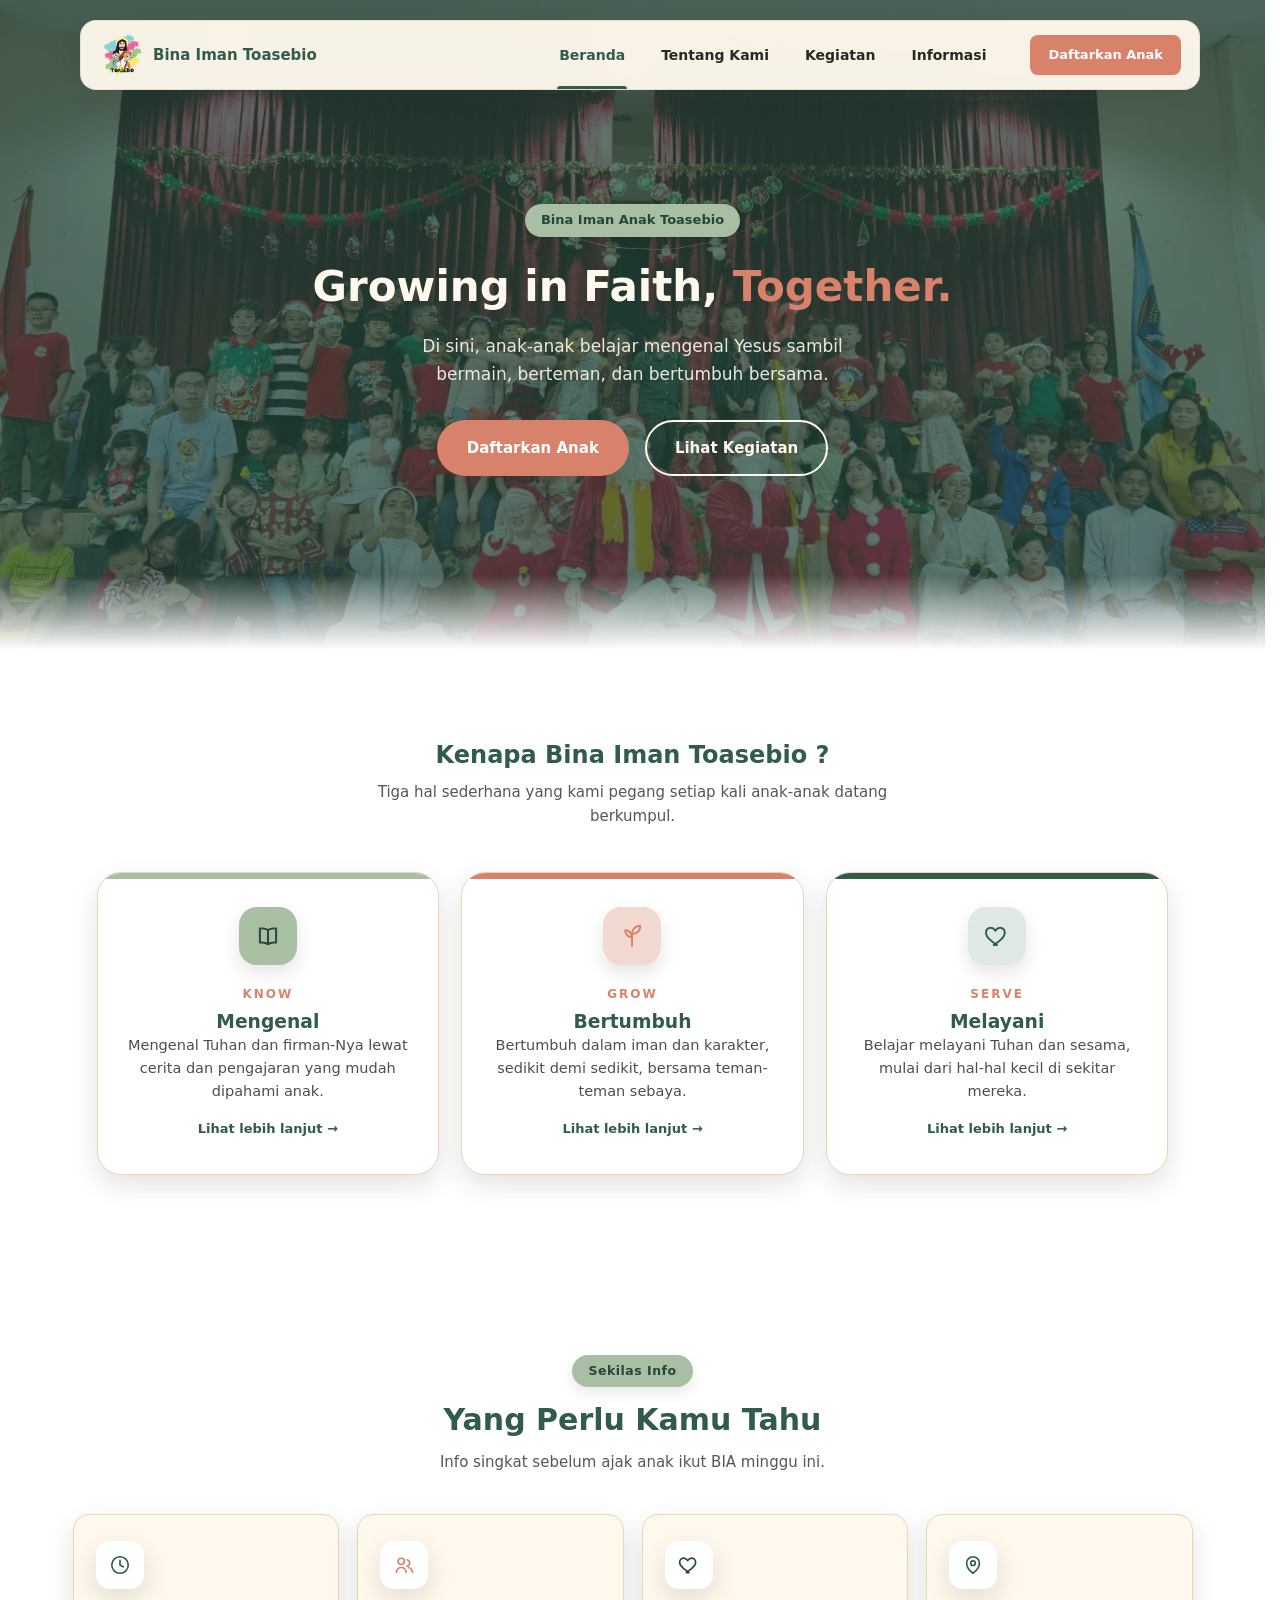
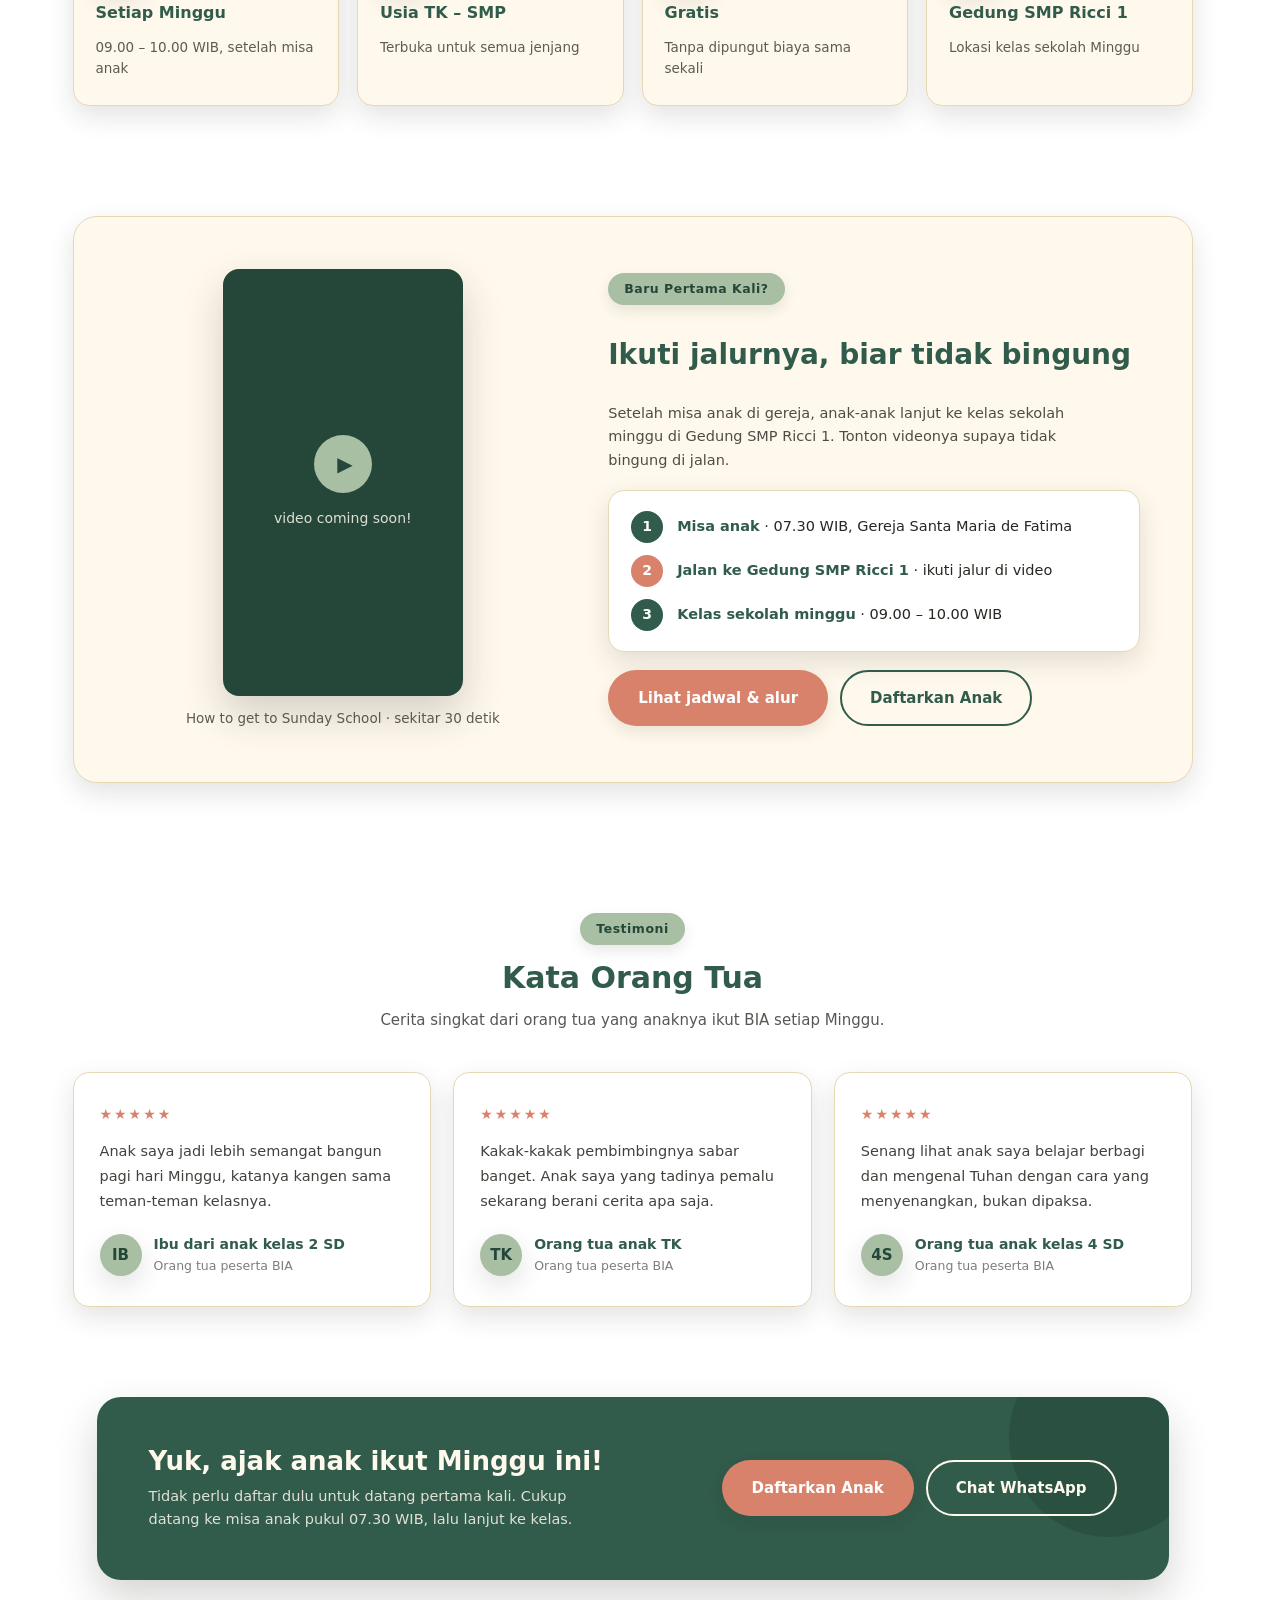
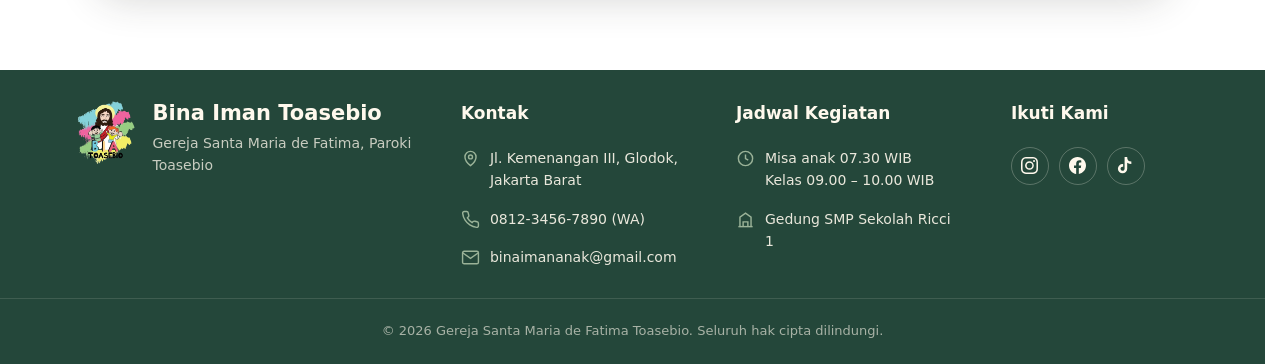
==== commit cdd0f252: "edit" ====
--- a/index.html
+++ b/index.html
@@ -24,38 +24,20 @@
 
         <header class="navbar" id="navbar">
             <div class="c-navbar">
-
                 <a href="index.html" class="navbar-logo">
                     <img src="assets/logo/logo-bia.webp" alt="Logo Bina Iman Toasebio">
-
-                    <span class="navbar-brand">
-                        Bina Iman Toasebio
-                    </span>
+                    <span class="navbar-brand">Bina Iman Toasebio</span>
                 </a>
-
                 <nav class="navbar-menu" id="navbar-menu">
                     <a href="index.html" data-page="index">Beranda</a>
                     <a href="html/tentang.html" data-page="tentang">Tentang Kami</a>
                     <a href="html/kegiatan.html" data-page="kegiatan">Kegiatan</a>
                     <a href="html/info.html" data-page="info">Informasi</a>
                 </nav>
-
-                <a href="html/daftar.html" class="navbar-cta">
-                    Daftarkan Anak
-                </a>
-
-                <button
-                    class="navbar-toggle"
-                    id="navbarToggle"
-                    type="button"
-                    aria-label="Buka menu"
-                    aria-expanded="false"
-                >
-                    <span></span>
-                    <span></span>
-                    <span></span>
+                <a href="html/daftar.html" class="navbar-cta">Daftarkan Anak</a>
+                <button class="navbar-toggle" id="navbarToggle" type="button" aria-label="Buka menu" aria-expanded="false">
+                    <span></span><span></span><span></span>
                 </button>
-
             </div>
         </header>
 
@@ -68,23 +50,13 @@
                     <div class="hero-slide" style="background-image: url('assets/tk/tk-study.webp');"></div>
                     <div class="hero-slide" style="background-image: url('assets/tk/kelas 1 di kelas tertib.webp');"></div>
                 </div>
-
                 <div class="hero-text">
                     <span>Bina Iman Anak Toasebio</span>
-                    <h1>
-                        Growing in Faith,
-                        <span>Together.</span>
-                    </h1>
-
-                    <p>
-                    Di sini, anak-anak belajar mengenal Yesus
-                    sambil bermain, berteman, dan bertumbuh
-                    bersama.
-                    </p>
-
+                    <h1>Growing in Faith, <span>Together.</span></h1>
+                    <p>Di sini, anak-anak belajar mengenal Yesus sambil bermain, berteman, dan bertumbuh bersama.</p>
                     <div class="hero-buttons">
-                        <a href="html/daftar.html">Daftarkan Anak</a>
-                        <a href="html/kegiatan.html">Lihat Kegiatan</a>
+                        <a class="btn btn-primary" href="html/daftar.html">Daftarkan Anak</a>
+                        <a class="btn btn-outline-light" href="html/kegiatan.html">Lihat Kegiatan</a>
                     </div>
                 </div>
             </section>
@@ -92,57 +64,75 @@
             <section class="why-bia" id="tentang">
                 <div class="container">
                     <h2>Kenapa Bina Iman Toasebio ?</h2>
-                    <p>Tiga hal sederhana yang kami pegang
-                        setiap kali anak-anak datang berkumpul.</p>
+                    <p>Tiga hal sederhana yang kami pegang setiap kali anak-anak datang berkumpul.</p>
                 </div>
 
                 <div class="why-grid">
                     <div class="why-card" data-category="know">
+                        <span class="why-icon">
+                            <svg viewBox="0 0 24 24" fill="none" stroke="currentColor" stroke-width="1.8" stroke-linecap="round" stroke-linejoin="round"><path d="M12 6.5c-1.8-1.3-4.6-1.8-7.5-1.4v13c2.9-.4 5.7.1 7.5 1.4 1.8-1.3 4.6-1.8 7.5-1.4v-13c-2.9-.4-5.7.1-7.5 1.4Z"/><path d="M12 6.5v13"/></svg>
+                        </span>
                         <span class="why-badge">KNOW</span>
                         <h3>Mengenal</h3>
                         <p>Mengenal Tuhan dan firman-Nya lewat cerita dan pengajaran yang mudah dipahami anak.</p>
+                        <span class="why-more">Lihat lebih lanjut &rarr;</span>
                     </div>
                     <div class="why-card" data-category="grow">
+                        <span class="why-icon">
+                            <svg viewBox="0 0 24 24" fill="none" stroke="currentColor" stroke-width="1.8" stroke-linecap="round" stroke-linejoin="round"><path d="M12 21V10"/><path d="M12 10c0-4 3-7.5 7.5-7.5.4 4.5-3 7.9-7.5 7.5Z"/><path d="M12 13c0-3.5-2.7-6.3-6.2-6.3-.4 3.7 2.6 6.5 6.2 6.3Z"/></svg>
+                        </span>
                         <span class="why-badge">GROW</span>
                         <h3>Bertumbuh</h3>
-                        <p>Bertumbuh dalam iman dan karakter,
-                            sedikit demi sedikit,
-                            bersama teman-teman sebaya.
-                        </p>
+                        <p>Bertumbuh dalam iman dan karakter, sedikit demi sedikit, bersama teman-teman sebaya.</p>
+                        <span class="why-more">Lihat lebih lanjut &rarr;</span>
                     </div>
                     <div class="why-card" data-category="serve">
+                        <span class="why-icon">
+                            <svg viewBox="0 0 24 24" fill="none" stroke="currentColor" stroke-width="1.8" stroke-linecap="round" stroke-linejoin="round"><path d="M12 20.3s-6.7-4.2-9.4-8.3C.8 8.6 2.1 4.9 5.6 4.5c2-.2 3.7 1 4.9 2.6 1.2-1.6 2.9-2.8 4.9-2.6 3.5.4 4.8 4.1 3 7.5-2.7 4.1-9.4 8.3-9.4 8.3Z"/></svg>
+                        </span>
                         <span class="why-badge">SERVE</span>
                         <h3>Melayani</h3>
-                        <p>Belajar melayani Tuhan dan sesama, mulai dari hal-hal kecil di sekitar mereka.
-                        </p>
-                    </div>
-                </div>
-            </section>
-
-            <section class="pilihan-saya-mau" id="fakta">
-                <div class="container center">
+                        <p>Belajar melayani Tuhan dan sesama, mulai dari hal-hal kecil di sekitar mereka.</p>
+                        <span class="why-more">Lihat lebih lanjut &rarr;</span>
+                    </div>
+                </div>
+            </section>
+
+            <section class="quick-section" id="fakta">
+                <div class="section-head center">
+                    <span class="section-eyebrow">Sekilas Info</span>
                     <h2 class="section-title">Yang Perlu Kamu Tahu</h2>
                     <p>Info singkat sebelum ajak anak ikut BIA minggu ini.</p>
                 </div>
 
-                <div class="container">
-                    <div class="quick-grid">
-                        <div class="quick-card">
-                            <span class="quick-icon">🕘</span>
-                            Setiap Minggu, 09.00 &ndash; 10.00 WIB
-                        </div>
-                        <div class="quick-card">
-                            <span class="quick-icon">🎒</span>
-                            Terbuka untuk usia TK sampai SMP
-                        </div>
-                        <div class="quick-card">
-                            <span class="quick-icon">💛</span>
-                            Gratis, tanpa dipungut biaya
-                        </div>
-                        <div class="quick-card">
-                            <span class="quick-icon">📍</span>
-                            Kelas di Gedung SMP Ricci 1
-                        </div>
+                <div class="quick-grid">
+                    <div class="quick-card">
+                        <span class="quick-icon">
+                            <svg viewBox="0 0 24 24" fill="none" stroke="currentColor" stroke-width="1.8" stroke-linecap="round" stroke-linejoin="round"><circle cx="12" cy="12" r="9"/><path d="M12 7v5l3.5 2"/></svg>
+                        </span>
+                        <h3>Setiap Minggu</h3>
+                        <p>09.00 &ndash; 10.00 WIB, setelah misa anak</p>
+                    </div>
+                    <div class="quick-card">
+                        <span class="quick-icon">
+                            <svg viewBox="0 0 24 24" fill="none" stroke="currentColor" stroke-width="1.8" stroke-linecap="round" stroke-linejoin="round"><circle cx="9" cy="8" r="3.4"/><path d="M3.6 20c.5-3.3 2.9-5.3 5.4-5.3s4.9 2 5.4 5.3"/><path d="M15.4 6.3c1.6.4 2.7 1.9 2.7 3.5 0 1.6-1.1 3.1-2.7 3.5"/><path d="M17 14.7c2.1.5 3.7 2.3 4.3 5.3"/></svg>
+                        </span>
+                        <h3>Usia TK &ndash; SMP</h3>
+                        <p>Terbuka untuk semua jenjang</p>
+                    </div>
+                    <div class="quick-card">
+                        <span class="quick-icon">
+                            <svg viewBox="0 0 24 24" fill="none" stroke="currentColor" stroke-width="1.8" stroke-linecap="round" stroke-linejoin="round"><path d="M12 20.3s-6.7-4.2-9.4-8.3C.8 8.6 2.1 4.9 5.6 4.5c2-.2 3.7 1 4.9 2.6 1.2-1.6 2.9-2.8 4.9-2.6 3.5.4 4.8 4.1 3 7.5-2.7 4.1-9.4 8.3-9.4 8.3Z"/></svg>
+                        </span>
+                        <h3>Gratis</h3>
+                        <p>Tanpa dipungut biaya sama sekali</p>
+                    </div>
+                    <div class="quick-card">
+                        <span class="quick-icon">
+                            <svg viewBox="0 0 24 24" fill="none" stroke="currentColor" stroke-width="1.8" stroke-linecap="round" stroke-linejoin="round"><path d="M12 21s-7-5.5-7-11a7 7 0 0 1 14 0c0 5.5-7 11-7 11Z"/><circle cx="12" cy="10" r="2.5"/></svg>
+                        </span>
+                        <h3>Gedung SMP Ricci 1</h3>
+                        <p>Lokasi kelas sekolah Minggu</p>
                     </div>
                 </div>
             </section>
@@ -165,7 +155,8 @@
                             </div>
 
                             <div class="panduan-info">
-                                <h2 class="section-title">Baru pertama datang? Ikuti jalurnya</h2>
+                                <span class="section-eyebrow">Baru Pertama Kali?</span>
+                                <h2 class="section-title">Ikuti jalurnya, biar tidak bingung</h2>
                                 <p>Setelah misa anak di gereja, anak-anak lanjut ke kelas sekolah minggu di Gedung SMP Ricci 1. Tonton videonya supaya tidak bingung di jalan.</p>
 
                                 <ol class="panduan-langkah">
@@ -194,29 +185,45 @@
             </section>
 
             <section class="testimoni" id="testimoni">
-                <div class="container center">
+                <div class="section-head center">
+                    <span class="section-eyebrow">Testimoni</span>
                     <h2 class="section-title">Kata Orang Tua</h2>
                     <p>Cerita singkat dari orang tua yang anaknya ikut BIA setiap Minggu.</p>
                 </div>
 
                 <div class="testimoni-grid">
                     <div class="testimoni-card">
-                        <span class="testimoni-mark">&ldquo;</span>
-                        <p>Anak saya jadi lebih semangat bangun pagi hari Minggu, katanya kangen sama teman-teman kelasnya.</p>
-                        <p class="testimoni-nama">Ibu dari anak kelas 2 SD</p>
-                        <p class="testimoni-peran">Orang tua peserta BIA</p>
+                        <div class="testimoni-stars">&#9733;&#9733;&#9733;&#9733;&#9733;</div>
+                        <p class="testimoni-teks">Anak saya jadi lebih semangat bangun pagi hari Minggu, katanya kangen sama teman-teman kelasnya.</p>
+                        <div class="testimoni-orang">
+                            <span class="testimoni-avatar">IB</span>
+                            <div>
+                                <p class="testimoni-nama">Ibu dari anak kelas 2 SD</p>
+                                <p class="testimoni-peran">Orang tua peserta BIA</p>
+                            </div>
+                        </div>
                     </div>
                     <div class="testimoni-card">
-                        <span class="testimoni-mark">&ldquo;</span>
-                        <p>Kakak-kakak pembimbingnya sabar banget. Anak saya yang tadinya pemalu sekarang berani cerita apa saja.</p>
-                        <p class="testimoni-nama">Orang tua anak TK</p>
-                        <p class="testimoni-peran">Orang tua peserta BIA</p>
+                        <div class="testimoni-stars">&#9733;&#9733;&#9733;&#9733;&#9733;</div>
+                        <p class="testimoni-teks">Kakak-kakak pembimbingnya sabar banget. Anak saya yang tadinya pemalu sekarang berani cerita apa saja.</p>
+                        <div class="testimoni-orang">
+                            <span class="testimoni-avatar">TK</span>
+                            <div>
+                                <p class="testimoni-nama">Orang tua anak TK</p>
+                                <p class="testimoni-peran">Orang tua peserta BIA</p>
+                            </div>
+                        </div>
                     </div>
                     <div class="testimoni-card">
-                        <span class="testimoni-mark">&ldquo;</span>
-                        <p>Senang lihat anak saya belajar berbagi dan mengenal Tuhan dengan cara yang menyenangkan, bukan dipaksa.</p>
-                        <p class="testimoni-nama">Orang tua anak kelas 4 SD</p>
-                        <p class="testimoni-peran">Orang tua peserta BIA</p>
+                        <div class="testimoni-stars">&#9733;&#9733;&#9733;&#9733;&#9733;</div>
+                        <p class="testimoni-teks">Senang lihat anak saya belajar berbagi dan mengenal Tuhan dengan cara yang menyenangkan, bukan dipaksa.</p>
+                        <div class="testimoni-orang">
+                            <span class="testimoni-avatar">4S</span>
+                            <div>
+                                <p class="testimoni-nama">Orang tua anak kelas 4 SD</p>
+                                <p class="testimoni-peran">Orang tua peserta BIA</p>
+                            </div>
+                        </div>
                     </div>
                 </div>
             </section>
@@ -229,7 +236,7 @@
                     </div>
                     <div class="cta-banner-aksi">
                         <a class="btn btn-primary" href="html/daftar.html">Daftarkan Anak</a>
-                        <a class="btn btn-outline" href="https://wa.me/62895327098067" target="_blank" rel="noopener">Chat WhatsApp</a>
+                        <a class="btn btn-outline-light" href="https://wa.me/62895327098067" target="_blank" rel="noopener">Chat WhatsApp</a>
                     </div>
                 </div>
             </section>
@@ -237,7 +244,6 @@
             <div class="lightbox-overlay" id="lightboxOverlay">
                 <div class="lightbox-container">
                     <button class="lightbox-nav lightbox-prev" id="lightboxPrev">&#10094;</button>
-
                     <div class="lightbox-modal">
                         <button class="lightbox-close" id="lightboxClose">&times;</button>
                         <img src="" alt="" class="lightbox-img" id="lightboxImg">
@@ -246,7 +252,6 @@
                             <p id="lightboxCaption"></p>
                         </div>
                     </div>
-
                     <button class="lightbox-nav lightbox-next" id="lightboxNext">&#10095;</button>
                 </div>
             </div>
@@ -261,7 +266,6 @@
                         <p>Gereja Santa Maria de Fatima, Paroki Toasebio</p>
                     </div>
                 </div>
-
                 <div class="footer-col">
                     <h4>Kontak</h4>
                     <ul class="footer-list">
@@ -279,7 +283,6 @@
                         </li>
                     </ul>
                 </div>
-
                 <div class="footer-col">
                     <h4>Jadwal Kegiatan</h4>
                     <ul class="footer-list">
@@ -287,14 +290,12 @@
                             <svg viewBox="0 0 24 24" fill="none" stroke="currentColor" stroke-width="1.8"><circle cx="12" cy="12" r="9"/><path d="M12 7v5l3.5 2"/></svg>
                             <span>Misa anak 07.30 WIB<br>Kelas 09.00 &ndash; 10.00 WIB</span>
                         </li>
-
                         <li>
                             <svg viewBox="0 0 24 24" fill="none" stroke="currentColor" stroke-width="1.8"><path d="M3 21h18"/><path d="M5 21V9l7-5 7 5v12"/><path d="M9 21v-6h6v6"/></svg>
                             <span>Gedung SMP Sekolah Ricci 1</span>
                         </li>
                     </ul>
                 </div>
-
                 <div class="footer-col">
                     <h4>Ikuti Kami</h4>
                     <div class="footer-social">
@@ -310,7 +311,6 @@
                     </div>
                 </div>
             </div>
-
             <div class="footer-bottom">
                 <p>&copy; 2026 Gereja Santa Maria de Fatima Toasebio. Seluruh hak cipta dilindungi.</p>
             </div>
--- a/css/header.css
+++ b/css/header.css
@@ -7,15 +7,12 @@
     max-width: var(--container-width);
     margin: 0 auto;
     background: rgba(255, 249, 237, 0.96);
-    border: 0.5px solid rgba(35, 75, 50, 0.08);
+    border: 0.5px solid rgba(35, 75, 50, 0.1);
     border-radius: 16px;
     box-shadow: 0 8px 25px rgba(41, 39, 34, 0.08);
     backdrop-filter: blur(12px);
     -webkit-backdrop-filter: blur(12px);
-    transition:
-        background-color 250ms ease,
-        border-color 250ms ease,
-        box-shadow 250ms ease;
+    transition: background-color 250ms ease, border-color 250ms ease, box-shadow 250ms ease;
 }
 
 .c-navbar {
@@ -68,9 +65,7 @@
     text-decoration: none;
     font-size: 14px;
     font-weight: 600;
-    transition:
-        color 180ms ease,
-        background-color 180ms ease;
+    transition: color 180ms ease, background-color 180ms ease;
 }
 
 .navbar-menu a::after {
@@ -87,17 +82,9 @@
     transition: transform 180ms ease;
 }
 
-.navbar-menu a:hover {
-    color: var(--color-forest);
-}
-
-.navbar-menu a.active {
-    color: var(--color-forest);
-}
-
-.navbar-menu a.active::after {
-    transform: scaleX(1);
-}
+.navbar-menu a:hover { color: var(--color-forest); }
+.navbar-menu a.active { color: var(--color-forest); }
+.navbar-menu a.active::after { transform: scaleX(1); }
 
 .navbar-cta {
     display: inline-flex;
@@ -106,19 +93,18 @@
     flex-shrink: 0;
     padding: 10px 18px;
     border-radius: 8px;
-    background: var(--color-forest);
+    background-color: var(--color-coral);
     color: #ffffff;
     text-decoration: none;
     font-size: 13px;
     font-weight: 600;
-    transition:
-        background-color 180ms ease,
-        transform 180ms ease;
+    transition: background-color 280ms ease, box-shadow 280ms ease, color 280ms ease;
 }
 
 .navbar-cta:hover {
-    background: var(--color-dark);
-    transform: translateY(-1px);
+    background-color: var(--color-coral-dark);
+    color: #ffffff;
+    box-shadow: 0 8px 18px rgba(166, 83, 46, 0.3);
 }
 
 .navbar-toggle {
@@ -141,92 +127,36 @@
     margin: 3px 0;
     background: var(--color-forest);
     border-radius: 2px;
-    transition:
-        transform 180ms ease,
-        opacity 180ms ease,
-        background-color 250ms ease;
-}
-
-.navbar-toggle.active span:nth-child(1) {
-    transform: translateY(8px) rotate(45deg);
-}
-
-.navbar-toggle.active span:nth-child(2) {
-    opacity: 0;
-}
-
-.navbar-toggle.active span:nth-child(3) {
-    transform: translateY(-8px) rotate(-45deg);
-}
+    transition: transform 180ms ease, opacity 180ms ease, background-color 250ms ease;
+}
+
+.navbar-toggle.active span:nth-child(1) { transform: translateY(8px) rotate(45deg); }
+.navbar-toggle.active span:nth-child(2) { opacity: 0; }
+.navbar-toggle.active span:nth-child(3) { transform: translateY(-8px) rotate(-45deg); }
 
 .navbar.is-scrolled {
-    background: rgba(255, 249, 237, 0.62);
+    background: rgba(255, 249, 237, 0.72);
     box-shadow: 0 0 60px rgba(0, 0, 0, 0.1);
     backdrop-filter: blur(26px) saturate(150%);
     -webkit-backdrop-filter: blur(26px) saturate(150%);
-} 
+}
 
 @media (max-width: 900px) {
-
-    .navbar {
-        left: 16px;
-        right: 16px;
-    }
-
-    .c-navbar {
-        gap: 18px;
-    }
-
-    .navbar-brand {
-        font-size: 14px;
-    }
-
-    .navbar-menu {
-        gap: 2px;
-    }
-
-    .navbar-menu a {
-        padding: 0 10px;
-        font-size: 13px;
-    }
-
-    .navbar-menu a::after {
-        left: 9px;
-        right: 9px;
-    }
-
-    .navbar-cta {
-        padding: 9px 14px;
-        font-size: 12px;
-    }
+    .navbar { left: 16px; right: 16px; }
+    .c-navbar { gap: 18px; }
+    .navbar-brand { font-size: 14px; }
+    .navbar-menu { gap: 2px; }
+    .navbar-menu a { padding: 0 10px; font-size: 13px; }
+    .navbar-menu a::after { left: 9px; right: 9px; }
+    .navbar-cta { padding: 9px 14px; font-size: 12px; }
 }
 
 @media (max-width: 760px) {
-
-    .navbar {
-        top: 12px;
-        left: 12px;
-        right: 12px;
-        border-radius: 14px;
-    }
-
-    .c-navbar {
-        min-height: 62px;
-        padding: 0 12px 0 14px;
-        gap: 12px;
-    }
-
-    .navbar-logo {
-        margin-right: auto;
-    }
-
-    .navbar-logo img {
-        height: 38px;
-    }
-
-    .navbar-brand {
-        font-size: 14px;
-    }
+    .navbar { top: 12px; left: 12px; right: 12px; border-radius: 14px; }
+    .c-navbar { min-height: 62px; padding: 0 12px 0 14px; gap: 12px; }
+    .navbar-logo { margin-right: auto; }
+    .navbar-logo img { height: 38px; }
+    .navbar-brand { font-size: 14px; }
 
     .navbar-menu {
         position: absolute;
@@ -245,17 +175,10 @@
         opacity: 0;
         visibility: hidden;
         transform: translateY(-6px);
-        transition:
-            opacity 180ms ease,
-            transform 180ms ease,
-            visibility 180ms ease;
+        transition: opacity 180ms ease, transform 180ms ease, visibility 180ms ease;
     }
 
-    .navbar-menu.active {
-        opacity: 1;
-        visibility: visible;
-        transform: translateY(0);
-    }
+    .navbar-menu.active { opacity: 1; visibility: visible; transform: translateY(0); }
 
     .navbar-menu a {
         min-height: 46px;
@@ -265,58 +188,23 @@
         border-radius: 7px;
     }
 
-    .navbar.is-scrolled .navbar-menu a {
-        color: var(--color-dark);
-    }
-
-    .navbar.is-scrolled .navbar-menu a.active {
-        color: var(--color-forest);
-    }
-
     .navbar-menu a::after {
-        top: 9px;
-        bottom: 9px;
-        left: 0;
-        right: auto;
-        width: 3px;
-        height: auto;
+        top: 9px; bottom: 9px; left: 0; right: auto;
+        width: 3px; height: auto;
         border-radius: 0 3px 3px 0;
         transform: scaleY(0);
         transform-origin: center;
-    }
-
-    .navbar.is-scrolled .navbar-menu a::after {
         background: var(--color-forest);
     }
 
-    .navbar-menu a.active::after {
-        transform: scaleY(1);
-    }
-
-    .navbar-menu a:hover {
-        background: rgba(35, 75, 50, 0.05);
-    }
-
-    .navbar-cta {
-        display: none;
-    }
-
-    .navbar-toggle {
-        display: flex;
-    }
+    .navbar-menu a.active::after { transform: scaleY(1); }
+    .navbar-menu a:hover { background: rgba(35, 75, 50, 0.05); }
+    .navbar-cta { display: none; }
+    .navbar-toggle { display: flex; }
 }
 
 @media (max-width: 420px) {
-
-    .navbar-brand {
-        font-size: 13px;
-    }
-
-    .navbar-logo img {
-        height: 35px;
-    }
-
-    .c-navbar {
-        min-height: 58px;
-    }
-}
+    .navbar-brand { font-size: 13px; }
+    .navbar-logo img { height: 35px; }
+    .c-navbar { min-height: 58px; }
+}
--- a/css/footer.css
+++ b/css/footer.css
@@ -1,7 +1,6 @@
 .site-footer {
     background-color: var(--color-forest-dark);
     color: var(--color-cream);
-    margin-top: 80px;
 }
 
 .footer-top {
@@ -25,19 +24,8 @@
     flex-shrink: 0;
 }
 
-.footer-brand h3 {
-    color: var(--color-cream);
-    font-size: 21px;
-    margin-bottom: 6px;
-}
-
-.footer-brand p {
-    max-width: 280px;
-    color: var(--color-cream);
-    opacity: 0.75;
-    font-size: 14px;
-    line-height: 1.6;
-}
+.footer-brand h3 { color: var(--color-cream); font-size: 21px; margin-bottom: 6px; }
+.footer-brand p { max-width: 280px; color: var(--color-cream); opacity: 0.75; font-size: 14px; line-height: 1.6; }
 
 .footer-col h4 {
     color: var(--color-cream);
@@ -47,12 +35,7 @@
     margin-bottom: 20px;
 }
 
-.footer-list {
-    display: flex;
-    flex-direction: column;
-    gap: 16px;
-    list-style: none;
-}
+.footer-list { display: flex; flex-direction: column; gap: 16px; list-style: none; }
 
 .footer-list li {
     display: flex;
@@ -64,106 +47,37 @@
     opacity: 0.9;
 }
 
-.footer-list svg {
-    width: 19px;
-    height: 19px;
-    flex-shrink: 0;
-    margin-top: 2px;
-    color: var(--color-sage);
-}
+.footer-list svg { width: 19px; height: 19px; flex-shrink: 0; margin-top: 2px; color: var(--color-sage); }
+.footer-list a { transition: color 200ms ease; }
+.footer-list a:hover { color: var(--color-coral); }
 
-.footer-list a {
-    transition: color 200ms ease;
-}
-
-.footer-list a:hover {
-    color: var(--color-coral);
-}
-
-.footer-social {
-    display: flex;
-    align-items: center;
-    gap: 10px;
-    flex-wrap: wrap;
-}
+.footer-social { display: flex; align-items: center; gap: 10px; flex-wrap: wrap; }
 
 .footer-social a {
-    display: flex;
-    align-items: center;
-    justify-content: center;
-    width: 38px;
-    height: 38px;
+    display: flex; align-items: center; justify-content: center;
+    width: 38px; height: 38px;
     border: 1px solid rgba(255, 249, 237, 0.25);
     border-radius: 50%;
     color: var(--color-cream);
-    transition:
-        transform 200ms ease,
-        background-color 200ms ease,
-        border-color 200ms ease,
-        color 200ms ease;
+    transition: background-color 200ms ease, border-color 200ms ease, color 200ms ease;
 }
 
-.footer-social svg {
-    width: 17px;
-    height: 17px;
-}
+.footer-social svg { width: 17px; height: 17px; }
+.footer-social a:hover { background-color: var(--color-coral); border-color: var(--color-coral); color: var(--color-white); }
 
-.footer-social a:hover {
-    background-color: var(--color-coral);
-    border-color: var(--color-coral);
-    color: var(--color-white);
-}
-
-.footer-bottom {
-    border-top: 1px solid rgba(255, 249, 237, 0.12);
-    padding: 22px 24px;
-    text-align: center;
-}
-
-.footer-bottom p {
-    color: var(--color-cream);
-    opacity: 0.6;
-    font-size: 13px;
-}
+.footer-bottom { border-top: 1px solid rgba(255, 249, 237, 0.12); padding: 22px 24px; text-align: center; }
+.footer-bottom p { color: var(--color-cream); opacity: 0.6; font-size: 13px; }
 
 @media (max-width: 900px) {
-    .footer-top {
-        grid-template-columns: 1.5fr 1fr 1fr;
-        gap: 36px;
-    }
-
-    .footer-brand {
-        grid-column: 1 / -1;
-    }
+    .footer-top { grid-template-columns: 1.5fr 1fr 1fr; gap: 36px; }
+    .footer-brand { grid-column: 1 / -1; }
 }
 
 @media (max-width: 640px) {
-    .footer-top {
-        grid-template-columns: 1fr;
-        gap: 32px;
-        padding-top: 48px;
-        padding-bottom: 40px;
-    }
-
-    .footer-brand {
-        grid-column: auto;
-    }
-
-    .footer-brand img {
-        width: 56px;
-        height: 56px;
-    }
-
-    .footer-brand h3 {
-        font-size: 19px;
-    }
-
-    .footer-col h4 {
-        margin-bottom: 14px;
-    }
-
-    .footer-social a {
-        width: 40px;
-        height: 40px;
-    }
+    .footer-top { grid-template-columns: 1fr; gap: 32px; padding-top: 48px; padding-bottom: 40px; }
+    .footer-brand { grid-column: auto; }
+    .footer-brand img { width: 56px; height: 56px; }
+    .footer-brand h3 { font-size: 19px; }
+    .footer-col h4 { margin-bottom: 14px; }
+    .footer-social a { width: 40px; height: 40px; }
 }
--- a/css/styles.css
+++ b/css/styles.css
@@ -3,14 +3,17 @@
     --color-forest: #315B4B;
     --color-sage: #A8BFA3;
     --color-coral: #D9826B;
+    --color-coral-dark: #A6532E;
     --color-dark: #292722;
     --color-forest-dark: #24473a;
     --color-white: #ffffff;
+    --color-border: #E7D8B4;
     --font-heading: "Baloo 2", system-ui, sans-serif;
     --font-body: "Inter", system-ui, sans-serif;
     --radius-md: 16px;
     --radius-lg: 24px;
-    --shadow-soft: 0 10px 30px rgba(41, 39, 34, 0.08);
+    --shadow-soft: 0 10px 26px rgba(41, 39, 34, 0.13);
+    --shadow-hover: 0 18px 42px rgba(41, 39, 34, 0.2);
     --container-width: 1120px;
 }
 
@@ -28,7 +31,7 @@
 body {
     font-family: var(--font-body);
     color: var(--color-dark);
-    background-color: var(--color-cream);
+    background-color: var(--color-white);
     line-height: 1.6;
     overflow-x: hidden;
     animation: halamanMasuk 450ms ease;
@@ -77,6 +80,35 @@
 .section-title {
     font-size: 30px;
     margin-bottom: 12px;
+}
+
+.section-eyebrow {
+    display: inline-block;
+    background-color: var(--color-sage);
+    color: var(--color-forest-dark);
+    font-weight: 700;
+    font-size: 12.5px;
+    letter-spacing: 0.5px;
+    padding: 6px 16px;
+    border-radius: 999px;
+    margin-bottom: 14px;
+    box-shadow: 0 6px 14px rgba(41, 39, 34, 0.1);
+}
+
+.section-head {
+    max-width: 620px;
+    margin-bottom: 40px;
+}
+
+.section-head.center {
+    margin-left: auto;
+    margin-right: auto;
+}
+
+.section-head p {
+    opacity: 0.78;
+    font-size: 15px;
+    margin-top: 10px;
 }
 
 .btn {
@@ -90,21 +122,21 @@
     font-size: 15px;
     border: 2px solid transparent;
     cursor: pointer;
-    transition: transform 200ms ease, background-color 200ms ease;
+    transition: background-color 280ms ease, color 280ms ease, box-shadow 280ms ease, border-color 280ms ease, backdrop-filter 280ms ease;
     white-space: nowrap;
-}
-
-.btn:hover {
-    transform: translateY(-2px);
+    box-shadow: 0 6px 16px rgba(41, 39, 34, 0.1);
 }
 
 .btn-primary {
-    background-color: var(--color-forest);
+    background-color: var(--color-coral);
     color: var(--color-white);
+    border-color: transparent;
 }
 
 .btn-primary:hover {
-    background-color: var(--color-forest-dark);
+    background-color: var(--color-coral-dark);
+    color: var(--color-white);
+    box-shadow: 0 14px 30px rgba(166, 83, 46, 0.35);
 }
 
 .btn-whatsapp {
@@ -113,18 +145,40 @@
 }
 
 .btn-whatsapp:hover {
-    background-color: #1ebc59;
+    background-color: var(--color-forest-dark);
+    box-shadow: 0 12px 28px rgba(36, 71, 58, 0.35);
 }
 
 .btn-outline {
     background-color: transparent;
     border-color: var(--color-forest);
     color: var(--color-forest);
+    box-shadow: none;
 }
 
 .btn-outline:hover {
-    background-color: var(--color-forest);
+    background-color: rgba(255, 255, 255, 0.45);
+    backdrop-filter: blur(6px);
+    -webkit-backdrop-filter: blur(6px);
+    border-color: var(--color-forest-dark);
+    color: var(--color-forest-dark);
+    box-shadow: var(--shadow-soft);
+}
+
+.btn-outline-light {
+    background-color: transparent;
+    border: 2px solid var(--color-cream);
+    color: var(--color-cream);
+    box-shadow: none;
+}
+
+.btn-outline-light:hover {
+    background-color: rgba(255, 255, 255, 0.2);
+    backdrop-filter: blur(8px);
+    -webkit-backdrop-filter: blur(8px);
+    border-color: var(--color-white);
     color: var(--color-white);
+    box-shadow: var(--shadow-hover);
 }
 
 .hero {
@@ -174,7 +228,7 @@
     right: 0;
     bottom: 0;
     height: 75px;
-    background: linear-gradient(to bottom, transparent, var(--color-cream));
+    background: linear-gradient(to bottom, transparent, var(--color-white));
     pointer-events: none;
     z-index: 2;
 }
@@ -194,6 +248,7 @@
     padding: 6px 16px;
     border-radius: 999px;
     margin-bottom: 20px;
+    box-shadow: 0 6px 14px rgba(41, 39, 34, 0.18);
 }
 
 .hero-text h1 {
@@ -209,6 +264,7 @@
     color: var(--color-coral);
     font-size: inherit;
     display: inline;
+    box-shadow: none;
 }
 
 .hero-text p {
@@ -226,135 +282,131 @@
     gap: 16px;
 }
 
-.hero-buttons a {
-    display: inline-flex;
-    align-items: center;
-    padding: 14px 28px;
-    border-radius: 999px;
-    font-family: var(--font-heading);
-    font-weight: 600;
+.why-bia {
+    padding: 90px 24px;
+    max-width: var(--container-width);
+    margin: 0 auto;
+}
+
+.why-bia .container {
+    width: 100%;
+    text-align: center;
+    margin-bottom: 44px;
+}
+
+.why-bia .container p {
+    opacity: 0.78;
+    max-width: 560px;
+    margin: 10px auto 0;
     font-size: 15px;
-    background-color: var(--color-coral);
-    color: var(--color-white);
-    transition: transform 200ms ease, background-color 200ms ease;
-}
-
-.hero-buttons a:hover {
-    transform: translateY(-2px);
-    background-color: #c56d55;
-}
-
-.hero-buttons a:last-child {
-    background-color: transparent;
-    border: 2px solid var(--color-cream);
-    color: var(--color-cream);
-}
-
-.hero-buttons a:last-child:hover {
-    background-color: var(--color-cream);
-    color: var(--color-forest-dark);
-}
-
-.pilihan-saya-mau {
-    padding: 80px 0;
-}
-
-.quick-grid {
+}
+
+.why-grid {
     display: grid;
-    grid-template-columns: repeat(2, 1fr);
-    gap: 16px;
-}
-
-.quick-card {
+    grid-template-columns: repeat(3, 1fr);
+    gap: 22px;
+    width: 100%;
+}
+
+.why-card {
+    position: relative;
     display: flex;
     flex-direction: column;
     align-items: center;
-    gap: 12px;
+    text-align: center;
     background-color: var(--color-white);
-    border-radius: var(--radius-md);
-    padding: 28px 16px;
-    text-align: center;
-    font-weight: 600;
+    border: 1.5px solid var(--color-border);
+    border-radius: var(--radius-lg);
+    padding: 34px 26px;
+    cursor: pointer;
+    overflow: hidden;
     box-shadow: var(--shadow-soft);
-    transition: transform 200ms ease, box-shadow 200ms ease;
-}
-
-.quick-card:hover {
-    transform: translateY(-4px);
-    box-shadow: 0 16px 34px rgba(41, 39, 34, 0.12);
-}
-
-.quick-icon {
-    font-size: 30px;
-}
-
-.why-bia {
+    transition: box-shadow 220ms ease, transform 100ms ease;
+}
+
+.why-card::before {
+    content: "";
+    position: absolute;
+    top: 0;
+    left: 0;
+    right: 0;
+    height: 6px;
+    background-color: var(--color-sage);
+}
+
+.why-card[data-category="grow"]::before {
+    background-color: var(--color-coral);
+}
+
+.why-card[data-category="serve"]::before {
+    background-color: var(--color-forest);
+}
+
+.why-card:hover {
+    box-shadow: var(--shadow-hover);
+}
+
+.why-icon {
     display: flex;
-    flex-wrap: wrap;
-    gap: 24px;
+    align-items: center;
     justify-content: center;
-    padding: 80px 24px;
-    max-width: var(--container-width);
-    margin: 0 auto;
-}
-
-.why-bia .container {
-    width: 100%;
-    text-align: center;
-    margin-bottom: 16px;
-}
-
-.why-bia .container p {
-    opacity: 0.8;
-    max-width: 560px;
-    margin: 0 auto;
-}
-
-.why-card {
-    flex: 1 1 280px;
-    max-width: 340px;
-    background-color: var(--color-white);
-    border-radius: var(--radius-md);
-    padding: 32px 24px;
-    box-shadow: var(--shadow-soft);
-    cursor: pointer;
-    transition: transform 200ms ease, box-shadow 200ms ease;
-}
-
-.why-card:hover {
-    transform: translateY(-4px);
-    box-shadow: 0 16px 34px rgba(41, 39, 34, 0.14);
+    width: 58px;
+    height: 58px;
+    border-radius: 18px;
+    background-color: var(--color-sage);
+    margin: 0 auto 20px;
+    box-shadow: 0 8px 18px rgba(41, 39, 34, 0.12);
+}
+
+.why-icon svg {
+    width: 26px;
+    height: 26px;
+    color: var(--color-forest-dark);
+}
+
+.why-card[data-category="grow"] .why-icon {
+    background-color: #f2d9d0;
+}
+
+.why-card[data-category="grow"] .why-icon svg {
+    color: var(--color-coral);
+}
+
+.why-card[data-category="serve"] .why-icon {
+    background-color: #dfe8e3;
+}
+
+.why-card[data-category="serve"] .why-icon svg {
+    color: var(--color-forest);
 }
 
 .why-badge {
     display: inline-block;
     font-family: var(--font-heading);
     font-weight: 700;
+    font-size: 12px;
+    letter-spacing: 2px;
+    color: var(--color-coral);
+    margin-bottom: 6px;
+}
+
+.why-card p {
+    opacity: 0.82;
+    font-size: 14.5px;
+    max-width: 32ch;
+}
+
+.why-more {
+    display: inline-block;
+    margin-top: 16px;
     font-size: 13px;
-    letter-spacing: 2px;
-    color: var(--color-white);
-    background-color: var(--color-coral);
-    padding: 6px 14px;
-    border-radius: 999px;
-    margin-bottom: 16px;
-}
-
-.why-card p {
-    opacity: 0.85;
-}
-
-.why-grid {
-    display: flex;
-    flex-wrap: wrap;
-    justify-content: center;
-    gap: 24px;
-    width: 100%;
+    font-weight: 700;
+    color: var(--color-forest);
 }
 
 @media (max-width: 768px) {
     .why-grid {
-        flex-direction: column;
-        align-items: center;
+        grid-template-columns: 1fr;
     }
 }
 
@@ -392,25 +444,55 @@
     position: relative;
     order: 1;
     background-color: var(--color-white);
+    border: 1.5px solid var(--color-border);
     border-radius: var(--radius-lg);
-    width: min(70vw, 640px);
-    padding: 32px;
-    box-shadow: var(--shadow-soft);
+    width: min(70vw, 620px);
+    padding: 0;
+    overflow: hidden;
+    box-shadow: var(--shadow-hover);
     transform: scale(0.92);
     transition: transform 250ms ease;
 }
 
 .lightbox-overlay.active .lightbox-modal {
     transform: scale(1);
+}
+
+.lightbox-modal::before {
+    content: "";
+    display: block;
+    height: 6px;
+    background-color: var(--color-sage);
+}
+
+.lightbox-overlay[data-category="grow"] .lightbox-modal::before {
+    background-color: var(--color-coral);
+}
+
+.lightbox-overlay[data-category="serve"] .lightbox-modal::before {
+    background-color: var(--color-forest);
 }
 
 .lightbox-img {
     width: 100%;
     aspect-ratio: 4 / 3;
     object-fit: cover;
-    border-radius: var(--radius-md);
-    margin-bottom: 16px;
-    transition: opacity 200ms ease;
+    display: block;
+}
+
+.lightbox-info {
+    padding: 26px 30px 32px;
+}
+
+.lightbox-info h3 {
+    font-size: 20px;
+    margin-bottom: 8px;
+}
+
+.lightbox-info p {
+    font-size: 14.5px;
+    opacity: 0.85;
+    line-height: 1.75;
 }
 
 .lightbox-nav {
@@ -424,12 +506,13 @@
     font-size: 16px;
     color: var(--color-forest);
     cursor: pointer;
-    transition: transform 200ms ease, background-color 200ms ease;
+    transition: box-shadow 200ms ease, background-color 200ms ease, color 200ms ease;
 }
 
 .lightbox-nav:hover {
-    transform: scale(1.08);
-    background-color: var(--color-sage);
+    background-color: var(--color-coral-dark);
+    color: var(--color-white);
+    box-shadow: var(--shadow-hover);
 }
 
 .lightbox-close {
@@ -442,21 +525,20 @@
     width: 34px;
     height: 34px;
     border-radius: 50%;
-    background-color: var(--color-cream);
+    background-color: rgba(255, 255, 255, 0.9);
     border: none;
     font-size: 20px;
     line-height: 1;
     color: var(--color-dark);
     cursor: pointer;
     box-shadow: var(--shadow-soft);
-    transition: transform 200ms ease, background-color 200ms ease;
+    transition: background-color 200ms ease, color 200ms ease;
     z-index: 1;
 }
 
 .lightbox-close:hover {
-    background-color: var(--color-coral);
+    background-color: var(--color-coral-dark);
     color: var(--color-white);
-    transform: scale(1.08);
 }
 
 .lightbox-prev {
@@ -472,7 +554,6 @@
         order: 0;
         width: 90vw;
         flex-basis: 100%;
-        padding: 26px 22px;
     }
 
     .lightbox-prev,
@@ -486,8 +567,13 @@
 }
 
 .page-banner {
+    position: relative;
+    padding: 168px 24px 70px;
+    background-color: var(--color-forest);
     background-size: cover;
     background-position: center;
+    text-align: center;
+    overflow: hidden;
 }
 
 .page-banner::before {
@@ -499,6 +585,49 @@
     z-index: 0;
 }
 
+.page-banner::after {
+    content: "";
+    position: absolute;
+    right: -60px;
+    top: -60px;
+    width: 220px;
+    height: 220px;
+    border-radius: 50%;
+    background-color: var(--color-forest-dark);
+    opacity: 0.5;
+}
+
+.page-banner .container {
+    position: relative;
+    z-index: 1;
+}
+
+.page-banner span.eyebrow {
+    display: inline-block;
+    background-color: var(--color-sage);
+    color: var(--color-forest-dark);
+    font-weight: 600;
+    font-size: 13px;
+    padding: 6px 16px;
+    border-radius: 999px;
+    margin-bottom: 18px;
+    box-shadow: 0 6px 14px rgba(0, 0, 0, 0.2);
+}
+
+.page-banner h1 {
+    color: var(--color-cream);
+    font-size: 36px;
+    margin-bottom: 14px;
+}
+
+.page-banner p {
+    color: var(--color-cream);
+    opacity: 0.85;
+    max-width: 560px;
+    margin: 0 auto;
+    font-size: 15px;
+}
+
 .hero-text,
 .page-banner .container {
     animation: naikPelan 900ms cubic-bezier(0.22, 0.61, 0.36, 1) 150ms backwards;
@@ -515,41 +644,18 @@
 }
 
 @keyframes halamanMasuk {
-    from {
-        opacity: 0;
-    }
-    to {
-        opacity: 1;
-    }
+    from { opacity: 0; }
+    to { opacity: 1; }
 }
 
 @keyframes naikPelan {
-    from {
-        opacity: 0;
-        transform: translateY(26px);
-    }
-    to {
-        opacity: 1;
-        transform: translateY(0);
-    }
+    from { opacity: 0; transform: translateY(26px); }
+    to { opacity: 1; transform: translateY(0); }
 }
 
 @media (prefers-reduced-motion: reduce) {
-    html {
-        scroll-behavior: auto;
-    }
-
-    body,
-    .hero-text,
-    .page-banner .container {
-        animation: none;
-    }
-
-    .reveal {
-        opacity: 1;
-    }
-
-    .reveal.is-visible {
-        animation: none;
-    }
-}+    html { scroll-behavior: auto; }
+    body, .hero-text, .page-banner .container { animation: none; }
+    .reveal { opacity: 1; }
+    .reveal.is-visible { animation: none; }
+}
--- a/css/video.css
+++ b/css/video.css
@@ -2,10 +2,9 @@
     position: relative;
     width: 100%;
     aspect-ratio: 9 / 16;
-    border-radius: var(--radius-lg);
+    border-radius: var(--radius-md);
     overflow: hidden;
     background-color: var(--color-forest-dark);
-    box-shadow: var(--shadow-soft);
 }
 
 .video-frame video {
@@ -66,136 +65,3 @@
     font-size: 13.5px;
     opacity: 0.75;
 }
-
-.panduan-home {
-    padding: 90px 24px 100px;
-}
-
-.panduan-card {
-    max-width: var(--container-width);
-    margin: 0 auto;
-    background-color: var(--color-white);
-    border-radius: var(--radius-lg);
-    box-shadow: var(--shadow-soft);
-    padding: 52px;
-}
-
-.panduan-grid {
-    display: grid;
-    grid-template-columns: 1fr 1fr;
-    gap: 48px;
-    align-items: center;
-}
-
-.panduan-video {
-    display: flex;
-    justify-content: center;
-}
-
-.panduan-video .video-frame {
-    width: 100%;
-    max-width: 240px;
-}
-
-.panduan-info {
-    display: flex;
-    flex-direction: column;
-    align-items: flex-start;
-    gap: 18px;
-}
-
-.panduan-info h2 {
-    font-size: 28px;
-}
-
-.panduan-info > p {
-    opacity: 0.82;
-    max-width: 52ch;
-    font-size: 14.5px;
-}
-
-.panduan-langkah {
-    list-style: none;
-    display: flex;
-    flex-direction: column;
-    gap: 12px;
-    width: 100%;
-    background-color: var(--color-cream);
-    border-radius: var(--radius-md);
-    padding: 20px 22px;
-}
-
-.panduan-langkah li {
-    display: flex;
-    align-items: center;
-    gap: 14px;
-}
-
-.panduan-langkah li > span {
-    display: flex;
-    align-items: center;
-    justify-content: center;
-    flex-shrink: 0;
-    width: 32px;
-    height: 32px;
-    border-radius: 50%;
-    background-color: var(--color-forest);
-    color: var(--color-white);
-    font-family: var(--font-heading);
-    font-weight: 700;
-    font-size: 14px;
-}
-
-.panduan-langkah li:nth-child(2) > span {
-    background-color: var(--color-coral);
-}
-
-.panduan-langkah p {
-    font-size: 14.5px;
-    line-height: 1.5;
-}
-
-.panduan-langkah strong {
-    font-family: var(--font-heading);
-    color: var(--color-forest);
-}
-
-.panduan-aksi {
-    display: flex;
-    flex-wrap: wrap;
-    gap: 12px;
-}
-
-@media (max-width: 800px) {
-    .panduan-card {
-        padding: 32px 24px;
-    }
-
-    .panduan-grid {
-        grid-template-columns: 1fr;
-        gap: 32px;
-    }
-
-    .panduan-video .video-frame {
-        max-width: 220px;
-    }
-
-    .panduan-info {
-        align-items: stretch;
-    }
-
-    .panduan-aksi .btn {
-        flex: 1 1 100%;
-        justify-content: center;
-    }
-}
-
-@media (max-width: 480px) {
-    .panduan-home {
-        padding: 60px 20px 70px;
-    }
-
-    .panduan-card {
-        padding: 26px 20px;
-    }
-}
--- a/css/home.css
+++ b/css/home.css
@@ -1,34 +1,149 @@
-.pilihan-saya-mau .center {
-    max-width: 560px;
-    margin: 0 auto 36px;
-}
-
-.pilihan-saya-mau .center p {
-    opacity: 0.8;
-    font-size: 14.5px;
-    margin-top: 8px;
+.quick-section {
+    padding: 90px 24px;
+}
+
+.quick-grid {
+    display: grid;
+    grid-template-columns: repeat(4, 1fr);
+    gap: 18px;
+    max-width: var(--container-width);
+    margin: 0 auto;
+}
+
+.quick-card {
+    display: flex;
+    flex-direction: column;
+    gap: 14px;
+    background-color: var(--color-cream);
+    border: 1.5px solid var(--color-border);
+    border-radius: var(--radius-md);
+    padding: 26px 22px;
+    box-shadow: var(--shadow-soft);
+    transition: box-shadow 200ms ease, transform 200ms ease;
+}
+
+.quick-card:hover {
+    box-shadow: var(--shadow-hover);
+    transform: translateY(-3px);
+}
+
+.quick-icon {
+    display: flex;
+    align-items: center;
+    justify-content: center;
+    width: 48px;
+    height: 48px;
+    border-radius: 14px;
+    background-color: var(--color-white);
+    box-shadow: var(--shadow-soft);
+}
+
+.quick-icon svg {
+    width: 22px;
+    height: 22px;
+    color: var(--color-forest);
+}
+
+.quick-card:nth-child(2) .quick-icon svg { color: var(--color-coral); }
+.quick-card:nth-child(3) .quick-icon svg { color: var(--color-forest-dark); }
+
+.quick-card h3 {
+    font-size: 16px;
+}
+
+.quick-card p {
+    font-size: 13.5px;
+    opacity: 0.75;
+    line-height: 1.55;
+}
+
+@media (max-width: 900px) {
+    .quick-grid { grid-template-columns: repeat(2, 1fr); }
 }
 
 @media (max-width: 480px) {
-    .quick-grid {
-        grid-template-columns: 1fr;
-    }
+    .quick-grid { grid-template-columns: 1fr; }
+}
+
+.panduan-home {
+    padding: 20px 24px 100px;
+}
+
+.panduan-card {
+    max-width: var(--container-width);
+    margin: 0 auto;
+    background-color: var(--color-cream);
+    border: 1.5px solid var(--color-border);
+    border-radius: var(--radius-lg);
+    padding: 52px;
+    box-shadow: var(--shadow-soft);
+}
+
+.panduan-grid {
+    display: grid;
+    grid-template-columns: 0.9fr 1.1fr;
+    gap: 48px;
+    align-items: center;
+}
+
+.panduan-video {
+    display: flex;
+    flex-direction: column;
+    align-items: center;
+}
+.panduan-video .video-frame { width: 100%; max-width: 240px; box-shadow: var(--shadow-hover); }
+
+.panduan-info { display: flex; flex-direction: column; align-items: flex-start; gap: 18px; }
+.panduan-info h2 { font-size: 28px; }
+.panduan-info > p { opacity: 0.82; max-width: 52ch; font-size: 14.5px; }
+
+.panduan-langkah {
+    list-style: none;
+    display: flex;
+    flex-direction: column;
+    gap: 12px;
+    width: 100%;
+    background-color: var(--color-white);
+    border: 1.5px solid var(--color-border);
+    border-radius: var(--radius-md);
+    padding: 20px 22px;
+    box-shadow: var(--shadow-soft);
+}
+
+.panduan-langkah li { display: flex; align-items: center; gap: 14px; }
+
+.panduan-langkah li > span {
+    display: flex; align-items: center; justify-content: center;
+    flex-shrink: 0; width: 32px; height: 32px;
+    border-radius: 50%;
+    background-color: var(--color-forest);
+    color: var(--color-white);
+    font-family: var(--font-heading);
+    font-weight: 700;
+    font-size: 14px;
+}
+
+.panduan-langkah li:nth-child(2) > span { background-color: var(--color-coral); }
+.panduan-langkah p { font-size: 14.5px; line-height: 1.5; }
+.panduan-langkah strong { font-family: var(--font-heading); color: var(--color-forest); }
+
+.panduan-aksi { display: flex; flex-wrap: wrap; gap: 12px; }
+
+@media (max-width: 800px) {
+    .panduan-card { padding: 32px 24px; }
+    .panduan-grid { grid-template-columns: 1fr; gap: 32px; }
+    .panduan-video .video-frame { max-width: 220px; }
+    .panduan-info { align-items: stretch; }
+    .panduan-aksi .btn { flex: 1 1 100%; justify-content: center; }
+}
+
+@media (max-width: 480px) {
+    .panduan-home { padding: 0 20px 70px; }
+    .panduan-card { padding: 26px 20px; }
 }
 
 .testimoni {
-    padding: 80px 24px;
-    background-color: var(--color-white);
-}
-
-.testimoni .center {
-    max-width: 560px;
-    margin: 0 auto 40px;
-}
-
-.testimoni .center p {
-    opacity: 0.8;
-    font-size: 14.5px;
-    margin-top: 8px;
+    padding: 30px 24px 90px;
 }
 
 .testimoni-grid {
@@ -40,47 +155,47 @@
 }
 
 .testimoni-card {
-    background-color: var(--color-cream);
+    background-color: var(--color-white);
+    border: 1.5px solid var(--color-border);
     border-radius: var(--radius-md);
-    padding: 28px 26px;
-    box-shadow: var(--shadow-soft);
-}
-
-.testimoni-mark {
-    display: block;
-    font-family: var(--font-heading);
-    font-size: 34px;
-    font-weight: 700;
-    color: var(--color-coral);
-    line-height: 1;
-    margin-bottom: 8px;
-}
-
-.testimoni-card p {
+    padding: 30px 26px;
+    box-shadow: var(--shadow-soft);
+    transition: box-shadow 200ms ease;
+}
+
+.testimoni-card:hover {
+    box-shadow: var(--shadow-hover);
+}
+
+.testimoni-stars { color: var(--color-coral); font-size: 14px; margin-bottom: 14px; letter-spacing: 2px; }
+
+.testimoni-card p.testimoni-teks {
     font-size: 14.5px;
     line-height: 1.7;
     opacity: 0.88;
-    margin-bottom: 16px;
-}
-
-.testimoni-nama {
+    margin-bottom: 20px;
+}
+
+.testimoni-orang { display: flex; align-items: center; gap: 12px; }
+
+.testimoni-avatar {
+    width: 42px; height: 42px;
+    border-radius: 50%;
+    background-color: var(--color-sage);
+    color: var(--color-forest-dark);
+    display: flex; align-items: center; justify-content: center;
     font-family: var(--font-heading);
     font-weight: 700;
-    color: var(--color-forest);
-    font-size: 14px;
-}
-
-.testimoni-peran {
-    font-size: 12.5px;
-    opacity: 0.65;
-}
+    font-size: 15px;
+    flex-shrink: 0;
+    box-shadow: var(--shadow-soft);
+}
+
+.testimoni-nama { font-family: var(--font-heading); font-weight: 700; color: var(--color-forest); font-size: 14px; }
+.testimoni-peran { font-size: 12.5px; opacity: 0.6; }
 
 @media (max-width: 860px) {
-    .testimoni-grid {
-        grid-template-columns: 1fr;
-        max-width: 460px;
-        margin: 0 auto;
-    }
+    .testimoni-grid { grid-template-columns: 1fr; max-width: 460px; margin: 0 auto; }
 }
 
 .cta-banner {
@@ -99,78 +214,30 @@
     border-radius: var(--radius-lg);
     padding: 48px 52px;
     overflow: hidden;
+    box-shadow: var(--shadow-hover);
 }
 
 .cta-banner-inner::after {
     content: "";
     position: absolute;
-    right: -40px;
-    top: -60px;
-    width: 200px;
-    height: 200px;
+    right: -40px; top: -60px;
+    width: 200px; height: 200px;
     border-radius: 50%;
     background-color: var(--color-forest-dark);
     opacity: 0.5;
 }
 
-.cta-banner-text {
-    position: relative;
-    z-index: 1;
-}
-
-.cta-banner-text h2 {
-    color: var(--color-cream);
-    font-size: 26px;
-    margin-bottom: 8px;
-}
-
-.cta-banner-text p {
-    color: var(--color-cream);
-    opacity: 0.85;
-    font-size: 14.5px;
-    max-width: 46ch;
-}
+.cta-banner-text { position: relative; z-index: 1; }
+.cta-banner-text h2 { color: var(--color-cream); font-size: 26px; margin-bottom: 8px; }
+.cta-banner-text p { color: var(--color-cream); opacity: 0.85; font-size: 14.5px; max-width: 46ch; }
 
 .cta-banner-aksi {
-    position: relative;
-    z-index: 1;
-    display: flex;
-    flex-wrap: wrap;
-    gap: 12px;
-    flex-shrink: 0;
-}
-
-.cta-banner-aksi .btn-primary {
-    background-color: var(--color-coral);
-}
-
-.cta-banner-aksi .btn-primary:hover {
-    background-color: #c56d55;
-}
-
-.cta-banner-aksi .btn-outline {
-    border-color: var(--color-cream);
-    color: var(--color-cream);
-}
-
-.cta-banner-aksi .btn-outline:hover {
-    background-color: var(--color-cream);
-    color: var(--color-forest-dark);
+    position: relative; z-index: 1;
+    display: flex; flex-wrap: wrap; gap: 12px; flex-shrink: 0;
 }
 
 @media (max-width: 760px) {
-    .cta-banner-inner {
-        flex-direction: column;
-        align-items: flex-start;
-        padding: 36px 28px;
-    }
-
-    .cta-banner-aksi {
-        width: 100%;
-    }
-
-    .cta-banner-aksi .btn {
-        flex: 1 1 100%;
-        justify-content: center;
-    }
-}
+    .cta-banner-inner { flex-direction: column; align-items: flex-start; padding: 36px 28px; }
+    .cta-banner-aksi { width: 100%; }
+    .cta-banner-aksi .btn { flex: 1 1 100%; justify-content: center; }
+}
